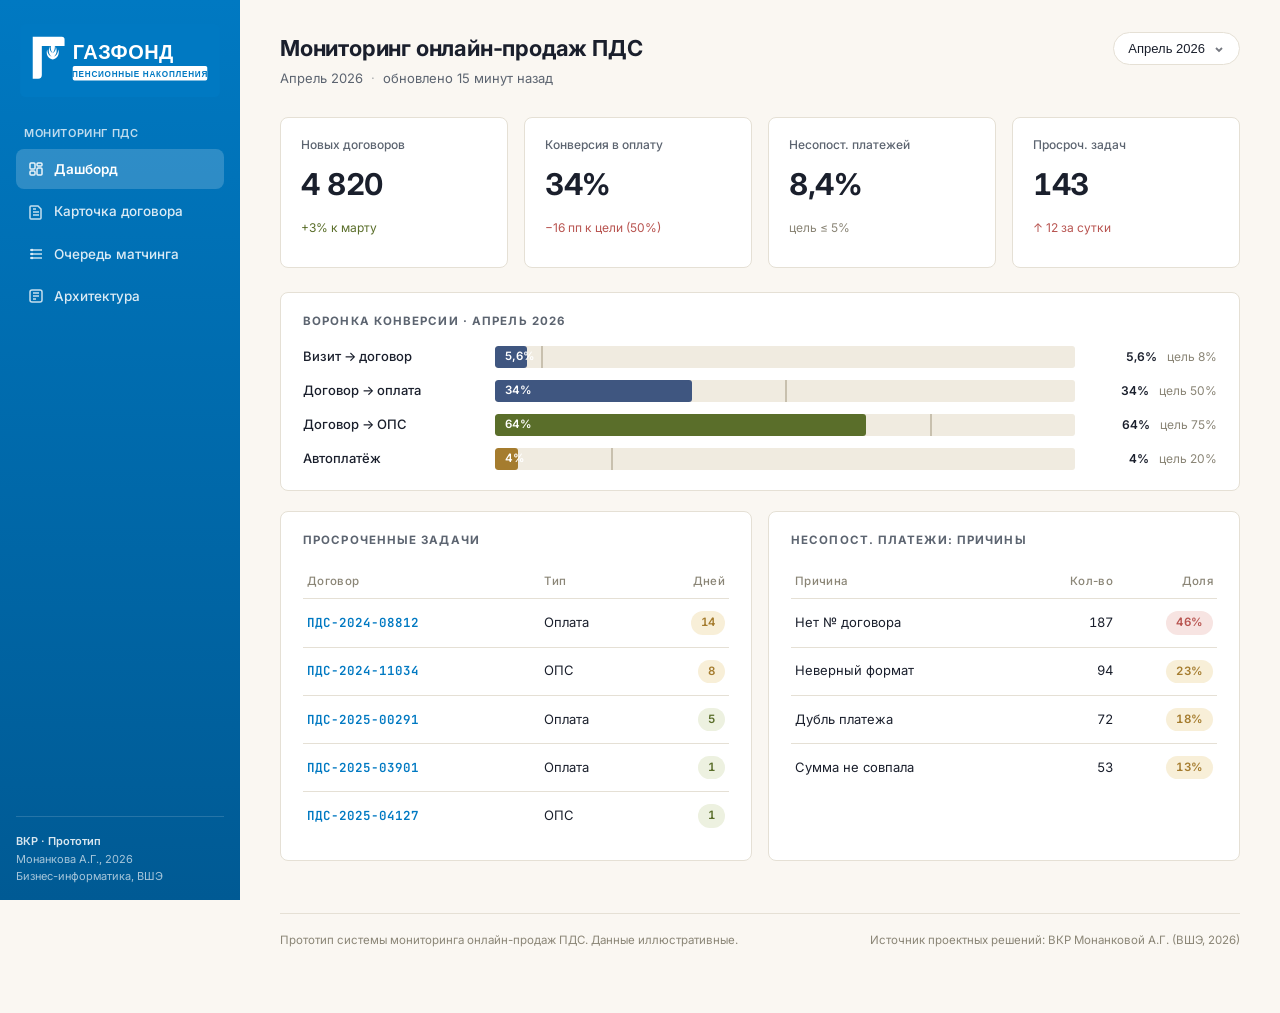
==== index.html @ d8299718 "Initial prototype: dashboard, contract card, matching queue, architecture page" ====
<!doctype html>
<html lang="ru">
<head>
  <meta charset="utf-8">
  <meta name="viewport" content="width=device-width, initial-scale=1">
  <title>Мониторинг онлайн-продаж ПДС · НПФ ГАЗФОНД ПН</title>
  <link rel="icon" type="image/svg+xml" href="assets/favicon.svg">
  <link rel="preconnect" href="https://fonts.googleapis.com">
  <link rel="preconnect" href="https://fonts.gstatic.com" crossorigin>
  <link href="https://fonts.googleapis.com/css2?family=Inter:wght@400;500;600;700&family=JetBrains+Mono:wght@500;600&display=swap" rel="stylesheet">
  <link rel="stylesheet" href="css/style.css">
</head>
<body>
<div class="app">

  <!-- =========== Sidebar =========== -->
  <aside class="sidebar">
    <div class="sidebar__logo">
      <img src="assets/logo.svg" alt="НПФ ГАЗФОНД пенсионные накопления">
    </div>
    <div class="sidebar__caption">Мониторинг ПДС</div>
    <nav class="nav">
      <a href="index.html" class="nav__item nav__item--active">
        <svg class="nav__icon" viewBox="0 0 16 16" fill="none" stroke="currentColor" stroke-width="1.5">
          <rect x="2" y="2" width="5" height="6" rx="1"/><rect x="9" y="2" width="5" height="3" rx="1"/>
          <rect x="9" y="7" width="5" height="7" rx="1"/><rect x="2" y="10" width="5" height="4" rx="1"/>
        </svg>
        Дашборд
      </a>
      <a href="contract.html" class="nav__item">
        <svg class="nav__icon" viewBox="0 0 16 16" fill="none" stroke="currentColor" stroke-width="1.5">
          <path d="M3 2h7l3 3v9a1 1 0 0 1-1 1H3a1 1 0 0 1-1-1V3a1 1 0 0 1 1-1z"/>
          <path d="M5 8h6M5 11h6M5 5h3"/>
        </svg>
        Карточка договора
      </a>
      <a href="queue.html" class="nav__item">
        <svg class="nav__icon" viewBox="0 0 16 16" fill="none" stroke="currentColor" stroke-width="1.5">
          <path d="M2 4h12M2 8h12M2 12h12"/>
          <circle cx="4" cy="4" r="0.5" fill="currentColor"/>
          <circle cx="4" cy="8" r="0.5" fill="currentColor"/>
          <circle cx="4" cy="12" r="0.5" fill="currentColor"/>
        </svg>
        Очередь матчинга
      </a>
      <a href="about.html" class="nav__item">
        <svg class="nav__icon" viewBox="0 0 16 16" fill="none" stroke="currentColor" stroke-width="1.5">
          <rect x="2" y="2" width="12" height="12" rx="2"/>
          <path d="M5 5h6M5 8h6M5 11h3"/>
        </svg>
        Архитектура
      </a>
    </nav>

    <div class="sidebar__footer">
      <div style="font-weight: 600; color: rgba(255,255,255,0.85); margin-bottom: 2px;">ВКР · Прототип</div>
      Монанкова А.Г., 2026<br>
      Бизнес-информатика, ВШЭ
    </div>
  </aside>

  <!-- =========== Main =========== -->
  <main class="main">

    <header class="page-header">
      <div>
        <h1 class="page-header__title">Мониторинг онлайн-продаж ПДС</h1>
        <p class="page-header__subtitle">
          Апрель 2026<span class="dot">·</span>обновлено 15 минут назад
        </p>
      </div>
      <button class="period-selector">
        Апрель 2026
        <svg class="period-selector__chevron" viewBox="0 0 12 12" fill="none" stroke="currentColor" stroke-width="1.8">
          <path d="M3 5l3 3 3-3"/>
        </svg>
      </button>
    </header>

    <!-- KPI cards -->
    <section class="kpi-row">
      <div class="kpi-card">
        <p class="kpi-card__label">Новых договоров</p>
        <p class="kpi-card__value">4 820</p>
        <p class="kpi-card__delta kpi-card__delta--up">+3% к марту</p>
      </div>
      <div class="kpi-card">
        <p class="kpi-card__label">Конверсия в оплату</p>
        <p class="kpi-card__value">34%</p>
        <p class="kpi-card__delta kpi-card__delta--down">−16 пп к цели (50%)</p>
      </div>
      <div class="kpi-card">
        <p class="kpi-card__label">Несопост. платежей</p>
        <p class="kpi-card__value">8,4%</p>
        <p class="kpi-card__delta kpi-card__delta--neutral">цель ≤ 5%</p>
      </div>
      <div class="kpi-card">
        <p class="kpi-card__label">Просроч. задач</p>
        <p class="kpi-card__value">143</p>
        <p class="kpi-card__delta kpi-card__delta--down">↑ 12 за сутки</p>
      </div>
    </section>

    <!-- Funnel -->
    <section class="section">
      <h2 class="section__title">Воронка конверсии · апрель 2026</h2>
      <div class="funnel">

        <div class="funnel__row">
          <span class="funnel__label">Визит → договор</span>
          <div class="funnel__bar">
            <div class="funnel__fill funnel__fill--blue" style="width: 5.6%;">5,6%</div>
            <div class="funnel__target-marker" style="left: 8%;" title="Цель 8%"></div>
          </div>
          <div class="funnel__meta">
            <span class="funnel__value">5,6%</span>
            <span class="funnel__target">цель 8%</span>
          </div>
        </div>

        <div class="funnel__row">
          <span class="funnel__label">Договор → оплата</span>
          <div class="funnel__bar">
            <div class="funnel__fill funnel__fill--blue" style="width: 34%;">34%</div>
            <div class="funnel__target-marker" style="left: 50%;" title="Цель 50%"></div>
          </div>
          <div class="funnel__meta">
            <span class="funnel__value">34%</span>
            <span class="funnel__target">цель 50%</span>
          </div>
        </div>

        <div class="funnel__row">
          <span class="funnel__label">Договор → ОПС</span>
          <div class="funnel__bar">
            <div class="funnel__fill funnel__fill--green" style="width: 64%;">64%</div>
            <div class="funnel__target-marker" style="left: 75%;" title="Цель 75%"></div>
          </div>
          <div class="funnel__meta">
            <span class="funnel__value">64%</span>
            <span class="funnel__target">цель 75%</span>
          </div>
        </div>

        <div class="funnel__row">
          <span class="funnel__label">Автоплатёж</span>
          <div class="funnel__bar">
            <div class="funnel__fill funnel__fill--amber" style="width: 4%;">4%</div>
            <div class="funnel__target-marker" style="left: 20%;" title="Цель 20%"></div>
          </div>
          <div class="funnel__meta">
            <span class="funnel__value">4%</span>
            <span class="funnel__target">цель 20%</span>
          </div>
        </div>

      </div>
    </section>

    <!-- Dual panels -->
    <section class="dual-row">
      <div class="section">
        <h2 class="section__title">Просроченные задачи</h2>
        <table class="data-table">
          <thead>
            <tr>
              <th>Договор</th>
              <th>Тип</th>
              <th class="right">Дней</th>
            </tr>
          </thead>
          <tbody>
            <tr>
              <td><a class="contract-link" href="contract.html">ПДС-2024-08812</a></td>
              <td>Оплата</td>
              <td class="right"><span class="pill pill--days">14</span></td>
            </tr>
            <tr>
              <td><a class="contract-link" href="contract.html">ПДС-2024-11034</a></td>
              <td>ОПС</td>
              <td class="right"><span class="pill pill--days">8</span></td>
            </tr>
            <tr>
              <td><a class="contract-link" href="contract.html">ПДС-2025-00291</a></td>
              <td>Оплата</td>
              <td class="right"><span class="pill pill--days-low">5</span></td>
            </tr>
            <tr>
              <td><a class="contract-link" href="contract.html">ПДС-2025-03901</a></td>
              <td>Оплата</td>
              <td class="right"><span class="pill pill--days-low">1</span></td>
            </tr>
            <tr>
              <td><a class="contract-link" href="contract.html">ПДС-2025-04127</a></td>
              <td>ОПС</td>
              <td class="right"><span class="pill pill--days-low">1</span></td>
            </tr>
          </tbody>
        </table>
      </div>

      <div class="section">
        <h2 class="section__title">Несопост. платежи: причины</h2>
        <table class="data-table">
          <thead>
            <tr>
              <th>Причина</th>
              <th class="right">Кол-во</th>
              <th class="right">Доля</th>
            </tr>
          </thead>
          <tbody>
            <tr>
              <td>Нет № договора</td>
              <td class="right tnum">187</td>
              <td class="right"><span class="pill pill--share">46%</span></td>
            </tr>
            <tr>
              <td>Неверный формат</td>
              <td class="right tnum">94</td>
              <td class="right"><span class="pill pill--share-low">23%</span></td>
            </tr>
            <tr>
              <td>Дубль платежа</td>
              <td class="right tnum">72</td>
              <td class="right"><span class="pill pill--share-low">18%</span></td>
            </tr>
            <tr>
              <td>Сумма не совпала</td>
              <td class="right tnum">53</td>
              <td class="right"><span class="pill pill--share-low">13%</span></td>
            </tr>
          </tbody>
        </table>
      </div>
    </section>

    <footer class="footer-note">
      <div>
        Прототип системы мониторинга онлайн-продаж ПДС. Данные иллюстративные.
      </div>
      <div>
        Источник проектных решений: ВКР Монанковой А.Г. (ВШЭ, 2026)
      </div>
    </footer>

  </main>
</div>

<script src="js/app.js"></script>
</body>
</html>
---- css/style.css ----
/* ====================================================================
   ИС мониторинга онлайн-продаж ПДС — прототип
   НПФ ГАЗФОНД пенсионные накопления
   ВКР Монанковой А.Г., 2026
   ==================================================================== */

/* Design tokens */
:root {
  --brand-primary: #0079C2;
  --brand-primary-dark: #005A94;
  --brand-primary-light: #4FA8DC;
  --brand-primary-ghost: rgba(0, 121, 194, 0.08);

  --bg-app: #FAF7F2;
  --bg-card: #FFFFFF;
  --bg-card-soft: #F7F3EB;
  --bg-pill: #F0EBE0;

  --border-default: #E5E0D5;
  --border-strong: #C8C0AE;
  --border-focus: var(--brand-primary);

  --text-primary: #1A1F2C;
  --text-secondary: #5C6470;
  --text-tertiary: #8A8576;
  --text-on-brand: #FFFFFF;

  --funnel-blue: #3F5680;
  --funnel-green: #5A6E2A;
  --funnel-amber: #A57C2E;

  --status-success: #5A6E2A;
  --status-success-bg: #EDF1E0;
  --status-warning: #A57C2E;
  --status-warning-bg: #F8EFD8;
  --status-danger: #B85450;
  --status-danger-bg: #F7E4E2;
  --status-info: var(--brand-primary);
  --status-info-bg: #E1F0FA;
  --status-neutral: #6B7280;
  --status-neutral-bg: #ECEAE3;

  --shadow-sm: 0 1px 2px rgba(26, 31, 44, 0.04);
  --shadow-md: 0 4px 12px rgba(26, 31, 44, 0.06);
  --shadow-lg: 0 8px 24px rgba(26, 31, 44, 0.08);

  --radius-sm: 4px;
  --radius-md: 8px;
  --radius-lg: 12px;
  --radius-pill: 999px;

  --font-sans: 'Inter', -apple-system, BlinkMacSystemFont, 'Segoe UI', Roboto, sans-serif;
  --font-mono: 'JetBrains Mono', 'SF Mono', Consolas, monospace;

  --transition: 150ms cubic-bezier(0.4, 0, 0.2, 1);
}

* { box-sizing: border-box; }
*::before, *::after { box-sizing: border-box; }

html, body {
  margin: 0;
  padding: 0;
  font-family: var(--font-sans);
  background: var(--bg-app);
  color: var(--text-primary);
  font-size: 14px;
  line-height: 1.5;
  -webkit-font-smoothing: antialiased;
  -moz-osx-font-smoothing: grayscale;
}

a { color: var(--brand-primary); text-decoration: none; }
a:hover { color: var(--brand-primary-dark); text-decoration: underline; }

/* ================================================================
   App shell
   ================================================================ */

.app {
  min-height: 100vh;
  display: grid;
  grid-template-columns: 240px 1fr;
}

.sidebar {
  background: linear-gradient(180deg, var(--brand-primary) 0%, var(--brand-primary-dark) 100%);
  color: var(--text-on-brand);
  padding: 24px 16px;
  position: sticky;
  top: 0;
  height: 100vh;
  overflow-y: auto;
}

.sidebar__logo {
  margin-bottom: 28px;
  padding: 0 4px;
}

.sidebar__logo img {
  width: 100%;
  max-width: 200px;
  height: auto;
  display: block;
}

.sidebar__caption {
  font-size: 11px;
  color: rgba(255, 255, 255, 0.75);
  text-transform: uppercase;
  letter-spacing: 0.6px;
  font-weight: 600;
  margin: 16px 8px 8px;
}

.nav { display: flex; flex-direction: column; gap: 2px; }

.nav__item {
  display: flex;
  align-items: center;
  gap: 10px;
  padding: 10px 12px;
  color: rgba(255, 255, 255, 0.86);
  border-radius: var(--radius-md);
  font-size: 13.5px;
  font-weight: 500;
  transition: var(--transition);
}

.nav__item:hover {
  background: rgba(255, 255, 255, 0.1);
  color: var(--text-on-brand);
  text-decoration: none;
}

.nav__item--active {
  background: rgba(255, 255, 255, 0.18);
  color: var(--text-on-brand);
  font-weight: 600;
}

.nav__icon {
  width: 16px;
  height: 16px;
  flex-shrink: 0;
  opacity: 0.9;
}

.sidebar__footer {
  position: absolute;
  bottom: 16px;
  left: 16px;
  right: 16px;
  padding-top: 16px;
  border-top: 1px solid rgba(255, 255, 255, 0.15);
  font-size: 11px;
  color: rgba(255, 255, 255, 0.65);
}

.main {
  padding: 32px 40px 64px;
  max-width: 1400px;
  width: 100%;
}

/* ================================================================
   Page header
   ================================================================ */

.page-header {
  display: flex;
  align-items: flex-start;
  justify-content: space-between;
  margin-bottom: 28px;
  gap: 16px;
}

.page-header__title {
  font-size: 22px;
  font-weight: 700;
  margin: 0 0 4px;
  color: var(--text-primary);
  letter-spacing: -0.2px;
}

.page-header__subtitle {
  font-size: 13px;
  color: var(--text-secondary);
  margin: 0;
}

.page-header__subtitle .dot {
  display: inline-block;
  margin: 0 8px;
  opacity: 0.5;
}

.period-selector {
  display: inline-flex;
  align-items: center;
  gap: 8px;
  padding: 8px 14px;
  background: var(--bg-card);
  border: 1px solid var(--border-default);
  border-radius: var(--radius-pill);
  font-size: 13px;
  font-weight: 500;
  color: var(--text-primary);
  cursor: pointer;
  transition: var(--transition);
}

.period-selector:hover {
  border-color: var(--border-strong);
  box-shadow: var(--shadow-sm);
}

.period-selector__chevron {
  width: 12px;
  height: 12px;
  opacity: 0.6;
}

/* ================================================================
   KPI cards row
   ================================================================ */

.kpi-row {
  display: grid;
  grid-template-columns: repeat(4, 1fr);
  gap: 16px;
  margin-bottom: 24px;
}

.kpi-card {
  background: var(--bg-card);
  border: 1px solid var(--border-default);
  border-radius: var(--radius-md);
  padding: 18px 20px;
  transition: var(--transition);
}

.kpi-card:hover {
  box-shadow: var(--shadow-md);
  border-color: var(--border-strong);
}

.kpi-card__label {
  font-size: 12px;
  color: var(--text-secondary);
  font-weight: 500;
  margin: 0 0 8px;
}

.kpi-card__value {
  font-size: 30px;
  font-weight: 700;
  letter-spacing: -0.5px;
  margin: 0 0 6px;
  color: var(--text-primary);
  font-feature-settings: "tnum" 1;
}

.kpi-card__delta {
  font-size: 12px;
  color: var(--text-secondary);
}

.kpi-card__delta--up { color: var(--status-success); }
.kpi-card__delta--down { color: var(--status-danger); }
.kpi-card__delta--neutral { color: var(--text-tertiary); }

/* ================================================================
   Section blocks
   ================================================================ */

.section {
  background: var(--bg-card);
  border: 1px solid var(--border-default);
  border-radius: var(--radius-md);
  padding: 20px 22px;
  margin-bottom: 20px;
}

.section__title {
  font-size: 11.5px;
  font-weight: 700;
  letter-spacing: 1.1px;
  text-transform: uppercase;
  color: var(--text-secondary);
  margin: 0 0 16px;
}

.section--soft {
  background: var(--bg-card-soft);
}

/* ================================================================
   Funnel
   ================================================================ */

.funnel { display: flex; flex-direction: column; gap: 12px; }

.funnel__row {
  display: grid;
  grid-template-columns: 180px 1fr 130px;
  align-items: center;
  gap: 12px;
}

.funnel__label {
  font-size: 13px;
  color: var(--text-primary);
  font-weight: 500;
}

.funnel__bar {
  position: relative;
  height: 22px;
  background: var(--bg-pill);
  border-radius: 3px;
  overflow: hidden;
}

.funnel__fill {
  height: 100%;
  display: flex;
  align-items: center;
  padding: 0 10px;
  color: white;
  font-size: 11.5px;
  font-weight: 600;
  border-radius: 3px;
  transition: width 600ms cubic-bezier(0.4, 0, 0.2, 1);
}

.funnel__fill--blue { background: var(--funnel-blue); }
.funnel__fill--green { background: var(--funnel-green); }
.funnel__fill--amber { background: var(--funnel-amber); }

.funnel__target-marker {
  position: absolute;
  top: 0;
  bottom: 0;
  width: 2px;
  background: var(--border-strong);
}

.funnel__meta {
  display: flex;
  align-items: center;
  gap: 10px;
  font-size: 12px;
  justify-content: flex-end;
}

.funnel__value {
  font-weight: 600;
  color: var(--text-primary);
  font-feature-settings: "tnum" 1;
}

.funnel__target {
  color: var(--text-tertiary);
}

/* ================================================================
   Side panels (просроченные / несопоставленные)
   ================================================================ */

.dual-row {
  display: grid;
  grid-template-columns: 1fr 1fr;
  gap: 16px;
}

@media (max-width: 1100px) {
  .dual-row { grid-template-columns: 1fr; }
}

/* ================================================================
   Tables
   ================================================================ */

.data-table {
  width: 100%;
  border-collapse: collapse;
  font-size: 13px;
}

.data-table thead th {
  text-align: left;
  font-weight: 500;
  font-size: 11.5px;
  color: var(--text-tertiary);
  padding: 8px 4px;
  border-bottom: 1px solid var(--border-default);
  letter-spacing: 0.3px;
}

.data-table thead th.right { text-align: right; }

.data-table tbody td {
  padding: 12px 4px;
  border-bottom: 1px solid var(--border-default);
  vertical-align: middle;
}

.data-table tbody tr:last-child td { border-bottom: none; }

.data-table tbody tr {
  transition: var(--transition);
}

.data-table tbody tr:hover {
  background: var(--bg-card-soft);
}

.data-table td.right { text-align: right; }
.data-table td.tnum { font-feature-settings: "tnum" 1; }

.contract-link {
  color: var(--brand-primary);
  font-weight: 600;
  font-family: var(--font-mono);
  font-size: 12.5px;
}

.contract-link:hover { color: var(--brand-primary-dark); }

/* ================================================================
   Pills / Badges
   ================================================================ */

.pill {
  display: inline-flex;
  align-items: center;
  padding: 3px 10px;
  border-radius: var(--radius-pill);
  font-size: 11.5px;
  font-weight: 600;
  letter-spacing: 0.2px;
  white-space: nowrap;
  font-feature-settings: "tnum" 1;
}

.pill--days {
  background: var(--status-warning-bg);
  color: var(--status-warning);
}
.pill--days-low {
  background: var(--status-success-bg);
  color: var(--status-success);
}
.pill--share {
  background: var(--status-danger-bg);
  color: var(--status-danger);
  min-width: 44px;
  justify-content: center;
}
.pill--share-low {
  background: var(--status-warning-bg);
  color: var(--status-warning);
  min-width: 44px;
  justify-content: center;
}
.pill--status {
  background: var(--bg-pill);
  color: var(--text-primary);
  border: 1px solid var(--border-default);
  padding: 5px 14px;
  font-size: 12px;
}

/* ================================================================
   Contract card page
   ================================================================ */

.contract-header {
  background: var(--bg-card);
  border: 1px solid var(--border-default);
  border-radius: var(--radius-md);
  padding: 20px 24px;
  margin-bottom: 16px;
  display: flex;
  align-items: flex-start;
  justify-content: space-between;
  gap: 16px;
}

.contract-header__no {
  font-family: var(--font-mono);
  font-size: 13px;
  color: var(--text-secondary);
  margin: 0 0 4px;
  letter-spacing: 0.3px;
}

.contract-header__name {
  font-size: 22px;
  font-weight: 700;
  letter-spacing: -0.3px;
  margin: 0 0 6px;
}

.contract-header__meta {
  font-size: 12.5px;
  color: var(--text-secondary);
}

.contract-header__status {
  text-align: right;
  display: flex;
  flex-direction: column;
  align-items: flex-end;
  gap: 6px;
}

.contract-header__overdue {
  font-size: 12px;
  color: var(--status-danger);
  font-weight: 600;
}

.track-row {
  display: grid;
  grid-template-columns: repeat(3, 1fr);
  gap: 12px;
  margin-bottom: 16px;
}

.track {
  background: var(--bg-card);
  border: 1px solid var(--border-default);
  border-radius: var(--radius-md);
  padding: 14px 16px;
}

.track--danger { border-color: var(--status-danger); background: var(--status-danger-bg); }
.track--success { border-color: var(--status-success); }
.track--neutral { background: var(--bg-card-soft); }

.track__label {
  font-size: 11.5px;
  font-weight: 700;
  letter-spacing: 0.8px;
  text-transform: uppercase;
  color: var(--text-secondary);
  margin: 0 0 6px;
}

.track__status {
  font-size: 15px;
  font-weight: 700;
  margin: 0 0 4px;
}

.track--danger .track__status { color: var(--status-danger); }
.track--success .track__status { color: var(--status-success); }
.track--neutral .track__status { color: var(--text-secondary); }

.track__meta {
  font-size: 12px;
  color: var(--text-tertiary);
}

/* ================================================================
   Two-column contract body
   ================================================================ */

.contract-body {
  display: grid;
  grid-template-columns: 1fr 1fr;
  gap: 16px;
}

@media (max-width: 1100px) {
  .contract-body { grid-template-columns: 1fr; }
}

/* Timeline */

.timeline { display: flex; flex-direction: column; gap: 16px; }

.timeline__item {
  display: grid;
  grid-template-columns: 16px 1fr;
  gap: 14px;
  align-items: flex-start;
  position: relative;
}

.timeline__item::before {
  content: '';
  position: absolute;
  left: 7px;
  top: 18px;
  bottom: -16px;
  width: 2px;
  background: var(--border-default);
}

.timeline__item:last-child::before { display: none; }

.timeline__dot {
  width: 14px;
  height: 14px;
  border-radius: 50%;
  background: var(--status-success);
  margin-top: 4px;
  border: 2px solid var(--bg-card);
  box-shadow: 0 0 0 1px var(--status-success);
  z-index: 1;
}

.timeline__dot--danger {
  background: var(--status-danger);
  box-shadow: 0 0 0 1px var(--status-danger);
}

.timeline__dot--warning {
  background: var(--status-warning);
  box-shadow: 0 0 0 1px var(--status-warning);
}

.timeline__dot--pending {
  background: var(--bg-card);
  box-shadow: 0 0 0 1px var(--border-strong);
}

.timeline__time {
  font-size: 12px;
  color: var(--text-tertiary);
  margin: 0 0 2px;
  font-feature-settings: "tnum" 1;
}

.timeline__title {
  font-size: 13.5px;
  font-weight: 600;
  margin: 0 0 2px;
  color: var(--text-primary);
}

.timeline__source {
  font-size: 11.5px;
  color: var(--text-tertiary);
  font-family: var(--font-mono);
}

.timeline__item--pending .timeline__title { color: var(--text-tertiary); font-weight: 500; }

/* Active task box */

.task-box {
  background: var(--status-warning-bg);
  border: 1px solid #E3CFA0;
  border-radius: var(--radius-md);
  padding: 14px 16px;
  margin-bottom: 16px;
}

.task-box__title {
  font-size: 13.5px;
  font-weight: 600;
  margin: 0 0 4px;
}

.task-box__meta {
  font-size: 12px;
  color: var(--status-warning);
}

/* Data list */

.data-list {
  display: grid;
  grid-template-columns: 1fr 1fr;
  gap: 12px 24px;
  padding-top: 8px;
}

.data-list__row {
  display: contents;
}

.data-list__label {
  color: var(--text-secondary);
  font-size: 13px;
}

.data-list__value {
  color: var(--text-primary);
  font-size: 13px;
  text-align: right;
  font-weight: 500;
  font-feature-settings: "tnum" 1;
}

/* ================================================================
   Queue page
   ================================================================ */

.queue-toolbar {
  display: flex;
  align-items: center;
  gap: 10px;
  margin-bottom: 16px;
  flex-wrap: wrap;
}

.search {
  flex: 1;
  min-width: 240px;
  padding: 9px 14px;
  background: var(--bg-card);
  border: 1px solid var(--border-default);
  border-radius: var(--radius-md);
  font-size: 13px;
  font-family: var(--font-sans);
  color: var(--text-primary);
}
.search:focus {
  outline: none;
  border-color: var(--brand-primary);
  box-shadow: 0 0 0 3px var(--brand-primary-ghost);
}

.btn {
  display: inline-flex;
  align-items: center;
  gap: 6px;
  padding: 9px 16px;
  border-radius: var(--radius-md);
  font-size: 13px;
  font-weight: 600;
  cursor: pointer;
  border: 1px solid transparent;
  transition: var(--transition);
  font-family: var(--font-sans);
}

.btn--primary {
  background: var(--brand-primary);
  color: white;
}
.btn--primary:hover {
  background: var(--brand-primary-dark);
  text-decoration: none;
  color: white;
}

.btn--ghost {
  background: var(--bg-card);
  color: var(--text-primary);
  border-color: var(--border-default);
}
.btn--ghost:hover {
  border-color: var(--border-strong);
  text-decoration: none;
}

.btn--small {
  padding: 5px 12px;
  font-size: 12px;
}

.queue-row-meta {
  font-family: var(--font-mono);
  font-size: 12px;
  color: var(--text-secondary);
}

.candidate-chip {
  display: inline-flex;
  align-items: center;
  gap: 4px;
  padding: 2px 8px;
  border-radius: var(--radius-pill);
  background: var(--brand-primary-ghost);
  color: var(--brand-primary-dark);
  font-size: 11px;
  font-weight: 600;
  font-family: var(--font-mono);
  margin-right: 4px;
}

/* ================================================================
   About / Architecture page
   ================================================================ */

.about-grid {
  display: grid;
  grid-template-columns: 2fr 1fr;
  gap: 16px;
  margin-bottom: 20px;
}

@media (max-width: 1000px) {
  .about-grid { grid-template-columns: 1fr; }
}

.about-card {
  background: var(--bg-card);
  border: 1px solid var(--border-default);
  border-radius: var(--radius-md);
  padding: 22px 24px;
}

.about-card h3 {
  font-size: 13px;
  font-weight: 700;
  letter-spacing: 0.8px;
  text-transform: uppercase;
  color: var(--text-secondary);
  margin: 0 0 12px;
}

.about-card p {
  font-size: 13.5px;
  color: var(--text-primary);
  margin: 0 0 10px;
  line-height: 1.6;
}

.about-card ul {
  font-size: 13px;
  line-height: 1.7;
  color: var(--text-primary);
  padding-left: 18px;
  margin: 0;
}

/* Architecture diagram */

.archi-stack {
  display: flex;
  flex-direction: column;
  gap: 10px;
}

.archi-layer {
  border: 1px solid var(--border-default);
  border-radius: var(--radius-md);
  padding: 16px 18px;
  background: var(--bg-card);
}

.archi-layer--frontend { background: linear-gradient(135deg, #E1F0FA, #F4F9FC); }
.archi-layer--backend { background: linear-gradient(135deg, #EDF1E0, #F6F8EE); }
.archi-layer--data { background: linear-gradient(135deg, #F8EFD8, #FBF6E9); }

.archi-layer__label {
  font-size: 10.5px;
  font-weight: 700;
  text-transform: uppercase;
  letter-spacing: 0.8px;
  color: var(--text-secondary);
  margin: 0 0 4px;
}

.archi-layer__tech {
  font-size: 15px;
  font-weight: 700;
  margin: 0 0 4px;
  color: var(--text-primary);
}

.archi-layer__desc {
  font-size: 12.5px;
  color: var(--text-secondary);
  margin: 0;
}

.archi-arrow {
  text-align: center;
  color: var(--border-strong);
  font-size: 20px;
  line-height: 1;
}

/* Module grid */

.modules {
  display: grid;
  grid-template-columns: repeat(2, 1fr);
  gap: 10px;
  margin-top: 8px;
}

.module {
  padding: 12px 14px;
  border: 1px solid var(--border-default);
  border-radius: var(--radius-md);
  background: var(--bg-card-soft);
}

.module__num {
  font-size: 10px;
  font-weight: 700;
  color: var(--brand-primary);
  letter-spacing: 0.5px;
  margin: 0 0 4px;
}

.module__name {
  font-size: 13px;
  font-weight: 600;
  margin: 0;
}

/* KPI list on about page */

.kpi-list {
  display: flex;
  flex-direction: column;
  gap: 8px;
}

.kpi-list__item {
  display: grid;
  grid-template-columns: 1fr auto auto;
  gap: 14px;
  align-items: center;
  padding: 8px 4px;
  border-bottom: 1px solid var(--border-default);
  font-size: 13px;
}

.kpi-list__item:last-child { border-bottom: none; }

.kpi-list__current {
  font-weight: 600;
  font-feature-settings: "tnum" 1;
  color: var(--status-danger);
  min-width: 50px;
  text-align: right;
}

.kpi-list__target {
  font-weight: 600;
  font-feature-settings: "tnum" 1;
  color: var(--status-success);
  min-width: 60px;
  text-align: right;
}

/* ================================================================
   Footer note
   ================================================================ */

.footer-note {
  margin-top: 32px;
  padding-top: 18px;
  border-top: 1px solid var(--border-default);
  font-size: 11.5px;
  color: var(--text-tertiary);
  display: flex;
  justify-content: space-between;
  gap: 16px;
}

.footer-note a {
  color: var(--text-tertiary);
  text-decoration: underline;
}

/* ================================================================
   Responsive
   ================================================================ */

@media (max-width: 900px) {
  .app { grid-template-columns: 1fr; }
  .sidebar { position: relative; height: auto; }
  .main { padding: 24px 20px 40px; }
  .kpi-row { grid-template-columns: repeat(2, 1fr); }
  .funnel__row { grid-template-columns: 130px 1fr; }
  .funnel__meta { display: none; }
  .track-row { grid-template-columns: 1fr; }
  .contract-header { flex-direction: column; }
  .contract-header__status { text-align: left; align-items: flex-start; }
}

@media (max-width: 540px) {
  .kpi-row { grid-template-columns: 1fr; }
  .page-header { flex-direction: column; }
}
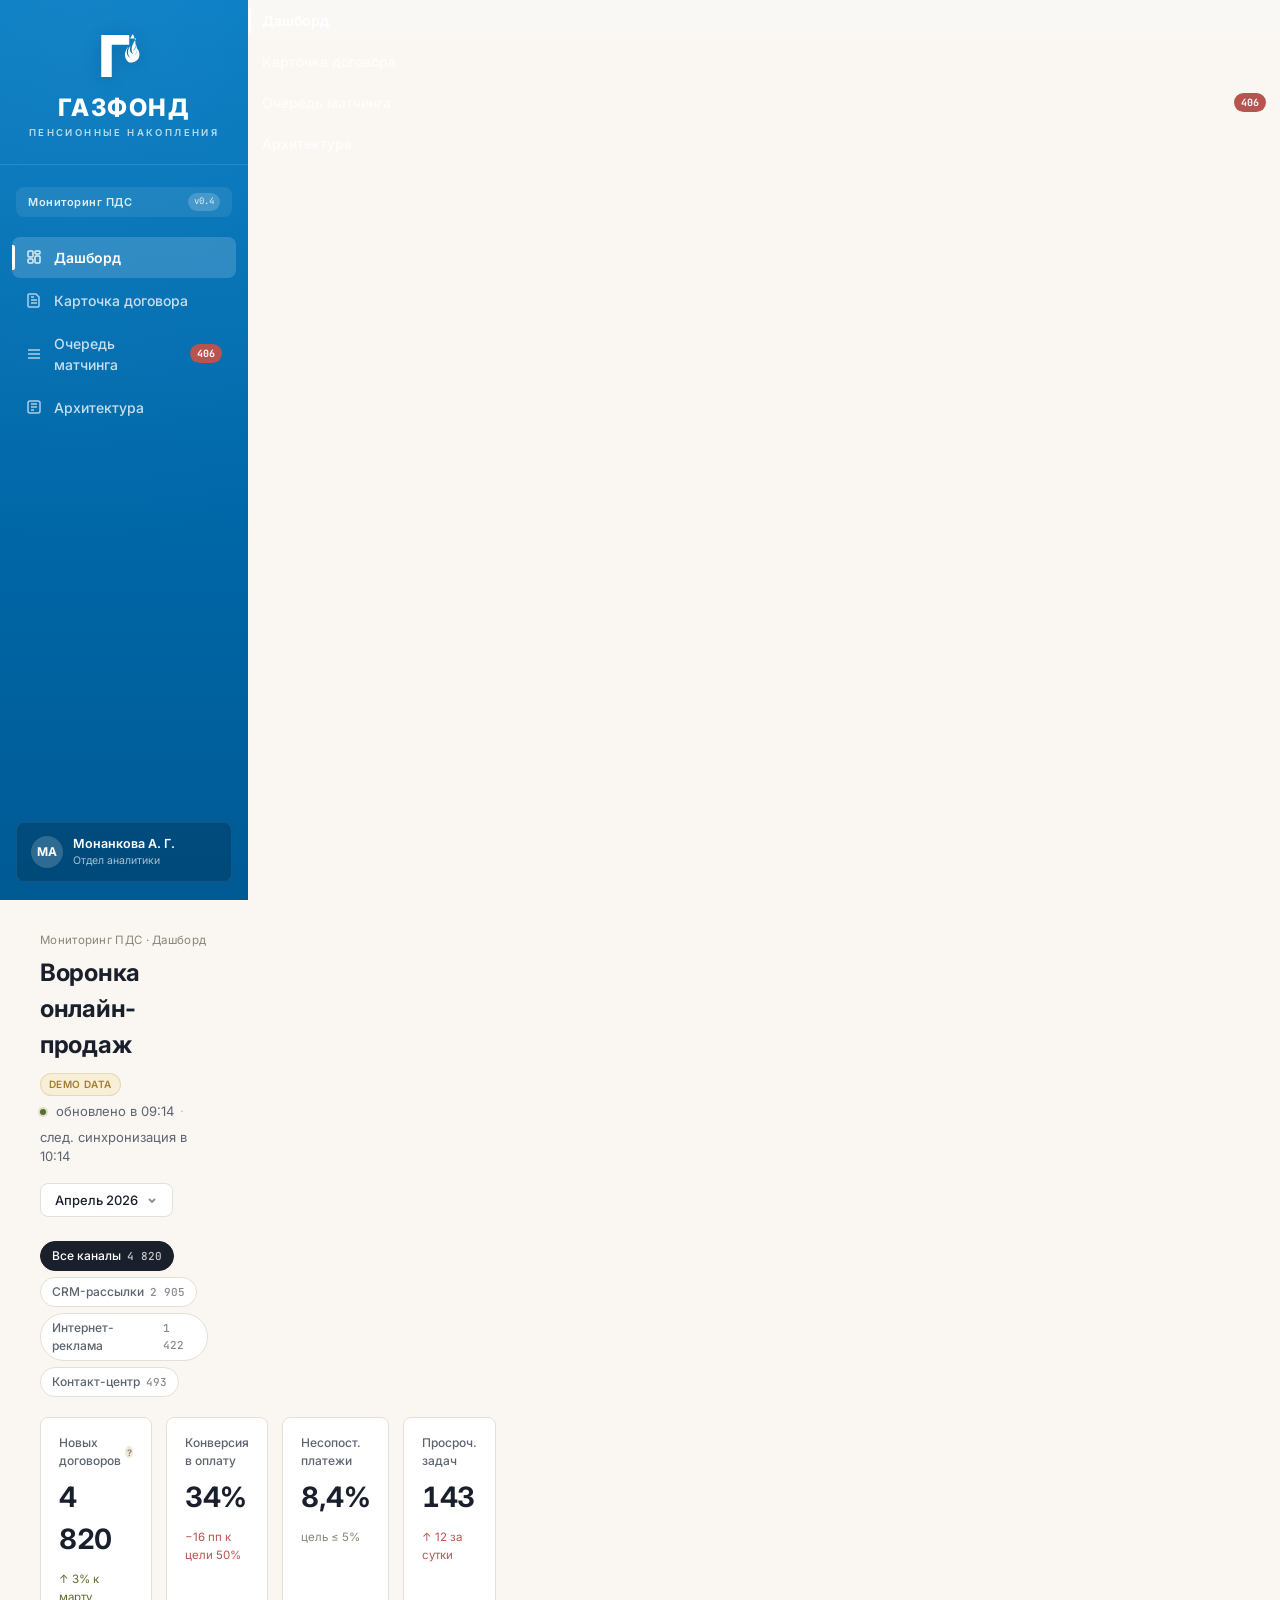
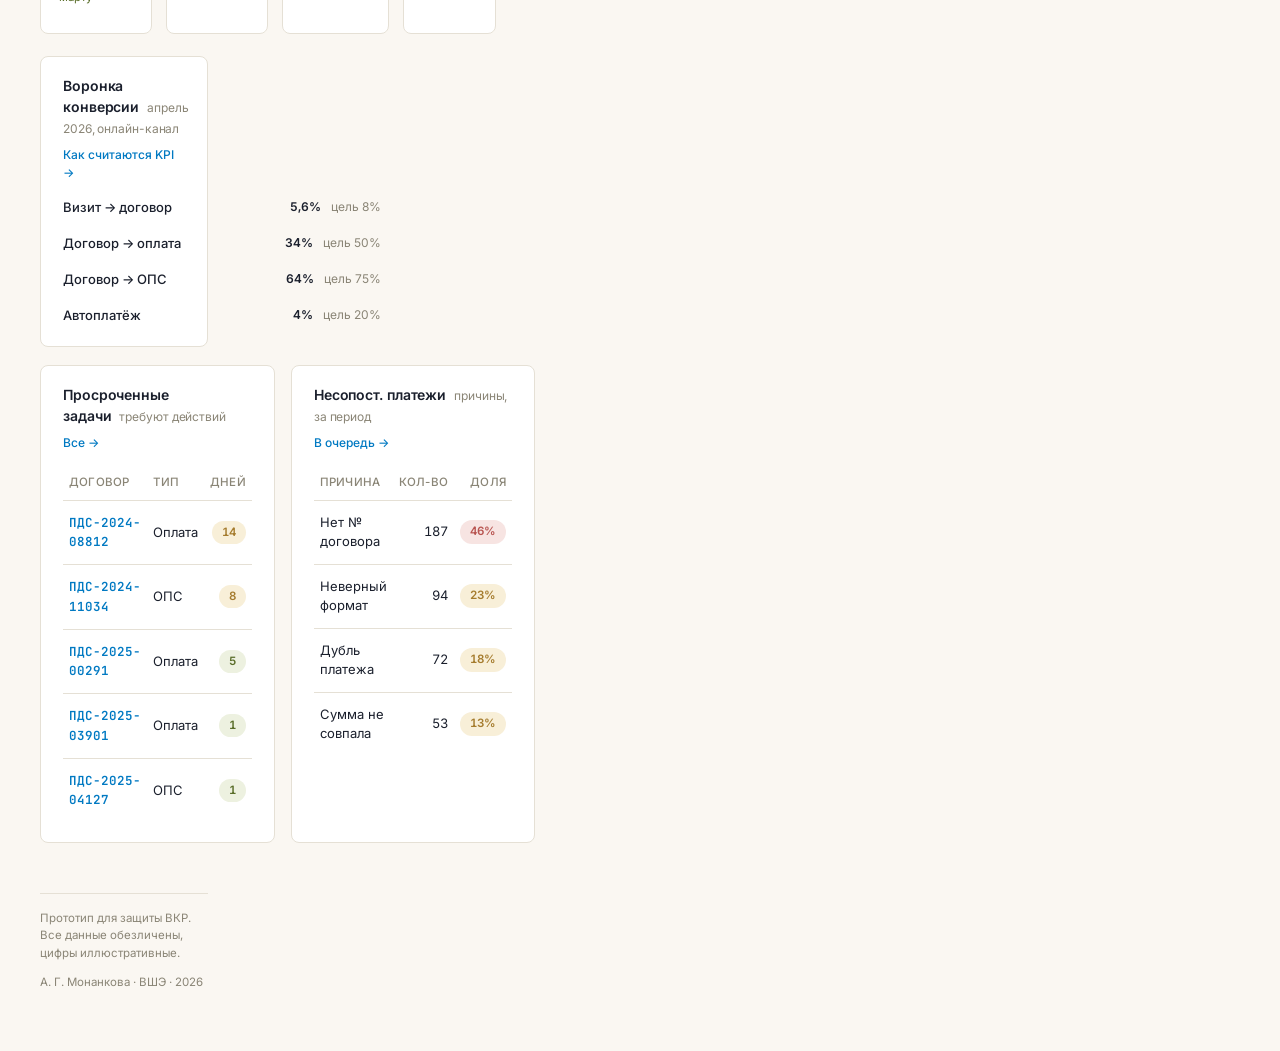
==== commit b07f38ae: "Redesign sidebar branding, fix mobile responsiveness, add product-feel details" ====
--- a/index.html
+++ b/index.html
@@ -3,22 +3,29 @@
 <head>
   <meta charset="utf-8">
   <meta name="viewport" content="width=device-width, initial-scale=1">
-  <title>Мониторинг онлайн-продаж ПДС · НПФ ГАЗФОНД ПН</title>
+  <title>Дашборд · ИС мониторинга ПДС</title>
   <link rel="icon" type="image/svg+xml" href="assets/favicon.svg">
   <link rel="preconnect" href="https://fonts.googleapis.com">
   <link rel="preconnect" href="https://fonts.gstatic.com" crossorigin>
-  <link href="https://fonts.googleapis.com/css2?family=Inter:wght@400;500;600;700&family=JetBrains+Mono:wght@500;600&display=swap" rel="stylesheet">
+  <link href="https://fonts.googleapis.com/css2?family=Inter:wght@400;500;600;700;800&family=JetBrains+Mono:wght@500;600&display=swap" rel="stylesheet">
   <link rel="stylesheet" href="css/style.css">
 </head>
 <body>
 <div class="app">
 
-  <!-- =========== Sidebar =========== -->
+  <!-- Sidebar (desktop) -->
   <aside class="sidebar">
-    <div class="sidebar__logo">
-      <img src="assets/logo.svg" alt="НПФ ГАЗФОНД пенсионные накопления">
-    </div>
-    <div class="sidebar__caption">Мониторинг ПДС</div>
+    <div class="brand">
+      <img class="brand__mark" src="assets/logo.svg" alt="">
+      <div class="brand__name">ГАЗФОНД</div>
+      <div class="brand__sub">пенсионные накопления</div>
+    </div>
+
+    <div class="sidebar__module">
+      <span class="sidebar__module-name">Мониторинг ПДС</span>
+      <span class="sidebar__module-badge">v0.4</span>
+    </div>
+
     <nav class="nav">
       <a href="index.html" class="nav__item nav__item--active">
         <svg class="nav__icon" viewBox="0 0 16 16" fill="none" stroke="currentColor" stroke-width="1.5">
@@ -37,11 +44,9 @@
       <a href="queue.html" class="nav__item">
         <svg class="nav__icon" viewBox="0 0 16 16" fill="none" stroke="currentColor" stroke-width="1.5">
           <path d="M2 4h12M2 8h12M2 12h12"/>
-          <circle cx="4" cy="4" r="0.5" fill="currentColor"/>
-          <circle cx="4" cy="8" r="0.5" fill="currentColor"/>
-          <circle cx="4" cy="12" r="0.5" fill="currentColor"/>
         </svg>
         Очередь матчинга
+        <span class="nav__badge">406</span>
       </a>
       <a href="about.html" class="nav__item">
         <svg class="nav__icon" viewBox="0 0 16 16" fill="none" stroke="currentColor" stroke-width="1.5">
@@ -52,45 +57,78 @@
       </a>
     </nav>
 
-    <div class="sidebar__footer">
-      <div style="font-weight: 600; color: rgba(255,255,255,0.85); margin-bottom: 2px;">ВКР · Прототип</div>
-      Монанкова А.Г., 2026<br>
-      Бизнес-информатика, ВШЭ
+    <div class="sidebar__user">
+      <div class="sidebar__avatar">МА</div>
+      <div class="sidebar__user-info">
+        <div class="sidebar__user-name">Монанкова А. Г.</div>
+        <div class="sidebar__user-role">Отдел аналитики</div>
+      </div>
     </div>
   </aside>
 
-  <!-- =========== Main =========== -->
+  <!-- Mobile topbar + drawer -->
+  <header class="topbar">
+    <div class="topbar__brand">
+      <img class="topbar__mark" src="assets/logo.svg" alt="">
+      <div>
+        <div class="topbar__name">ГАЗФОНД</div>
+        <div class="topbar__sub">мониторинг ПДС</div>
+      </div>
+    </div>
+    <button class="topbar__menu" aria-label="меню" onclick="document.querySelector('.mobile-nav').classList.toggle('mobile-nav--open')">
+      <svg viewBox="0 0 24 24" fill="none" stroke="currentColor" stroke-width="2"><path d="M3 6h18M3 12h18M3 18h18"/></svg>
+    </button>
+  </header>
+  <nav class="mobile-nav">
+    <a href="index.html" class="nav__item nav__item--active">Дашборд</a>
+    <a href="contract.html" class="nav__item">Карточка договора</a>
+    <a href="queue.html" class="nav__item">Очередь матчинга <span class="nav__badge">406</span></a>
+    <a href="about.html" class="nav__item">Архитектура</a>
+  </nav>
+
   <main class="main">
 
     <header class="page-header">
-      <div>
-        <h1 class="page-header__title">Мониторинг онлайн-продаж ПДС</h1>
+      <div class="page-header__left">
+        <div class="page-header__crumb">Мониторинг ПДС · Дашборд</div>
+        <h1 class="page-header__title">
+          Воронка онлайн-продаж
+          <span class="demo-tag">Demo data</span>
+        </h1>
         <p class="page-header__subtitle">
-          Апрель 2026<span class="dot">·</span>обновлено 15 минут назад
+          <span class="sync-dot"></span>обновлено в 09:14<span class="dot">·</span>след. синхронизация в 10:14
         </p>
       </div>
-      <button class="period-selector">
-        Апрель 2026
-        <svg class="period-selector__chevron" viewBox="0 0 12 12" fill="none" stroke="currentColor" stroke-width="1.8">
-          <path d="M3 5l3 3 3-3"/>
-        </svg>
-      </button>
+      <div class="page-header__actions">
+        <button class="period-selector">
+          Апрель 2026
+          <svg class="period-selector__chevron" viewBox="0 0 12 12" fill="none" stroke="currentColor" stroke-width="1.8">
+            <path d="M3 5l3 3 3-3"/>
+          </svg>
+        </button>
+      </div>
     </header>
 
-    <!-- KPI cards -->
+    <div class="chips">
+      <span class="chip chip--active">Все каналы <span class="chip__count">4 820</span></span>
+      <span class="chip">CRM-рассылки <span class="chip__count">2 905</span></span>
+      <span class="chip">Интернет-реклама <span class="chip__count">1 422</span></span>
+      <span class="chip">Контакт-центр <span class="chip__count">493</span></span>
+    </div>
+
     <section class="kpi-row">
       <div class="kpi-card">
-        <p class="kpi-card__label">Новых договоров</p>
+        <p class="kpi-card__label">Новых договоров<span class="kpi-card__hint" title="договоры за апрель 2026, онлайн-каналы">?</span></p>
         <p class="kpi-card__value">4 820</p>
-        <p class="kpi-card__delta kpi-card__delta--up">+3% к марту</p>
+        <p class="kpi-card__delta kpi-card__delta--up">↑ 3% к марту</p>
       </div>
       <div class="kpi-card">
         <p class="kpi-card__label">Конверсия в оплату</p>
         <p class="kpi-card__value">34%</p>
-        <p class="kpi-card__delta kpi-card__delta--down">−16 пп к цели (50%)</p>
-      </div>
-      <div class="kpi-card">
-        <p class="kpi-card__label">Несопост. платежей</p>
+        <p class="kpi-card__delta kpi-card__delta--down">−16 пп к цели 50%</p>
+      </div>
+      <div class="kpi-card">
+        <p class="kpi-card__label">Несопост. платежи</p>
         <p class="kpi-card__value">8,4%</p>
         <p class="kpi-card__delta kpi-card__delta--neutral">цель ≤ 5%</p>
       </div>
@@ -101,9 +139,11 @@
       </div>
     </section>
 
-    <!-- Funnel -->
     <section class="section">
-      <h2 class="section__title">Воронка конверсии · апрель 2026</h2>
+      <div class="section__head">
+        <h2 class="section__title">Воронка конверсии<span class="section__subtitle">апрель 2026, онлайн-канал</span></h2>
+        <a class="section__action" href="about.html">Как считаются KPI →</a>
+      </div>
       <div class="funnel">
 
         <div class="funnel__row">
@@ -157,91 +197,96 @@
       </div>
     </section>
 
-    <!-- Dual panels -->
     <section class="dual-row">
       <div class="section">
-        <h2 class="section__title">Просроченные задачи</h2>
-        <table class="data-table">
-          <thead>
-            <tr>
-              <th>Договор</th>
-              <th>Тип</th>
-              <th class="right">Дней</th>
-            </tr>
-          </thead>
-          <tbody>
-            <tr>
-              <td><a class="contract-link" href="contract.html">ПДС-2024-08812</a></td>
-              <td>Оплата</td>
-              <td class="right"><span class="pill pill--days">14</span></td>
-            </tr>
-            <tr>
-              <td><a class="contract-link" href="contract.html">ПДС-2024-11034</a></td>
-              <td>ОПС</td>
-              <td class="right"><span class="pill pill--days">8</span></td>
-            </tr>
-            <tr>
-              <td><a class="contract-link" href="contract.html">ПДС-2025-00291</a></td>
-              <td>Оплата</td>
-              <td class="right"><span class="pill pill--days-low">5</span></td>
-            </tr>
-            <tr>
-              <td><a class="contract-link" href="contract.html">ПДС-2025-03901</a></td>
-              <td>Оплата</td>
-              <td class="right"><span class="pill pill--days-low">1</span></td>
-            </tr>
-            <tr>
-              <td><a class="contract-link" href="contract.html">ПДС-2025-04127</a></td>
-              <td>ОПС</td>
-              <td class="right"><span class="pill pill--days-low">1</span></td>
-            </tr>
-          </tbody>
-        </table>
+        <div class="section__head">
+          <h2 class="section__title">Просроченные задачи<span class="section__subtitle">требуют действий</span></h2>
+          <a class="section__action" href="queue.html">Все →</a>
+        </div>
+        <div class="table-wrap">
+          <table class="data-table">
+            <thead>
+              <tr>
+                <th>Договор</th>
+                <th>Тип</th>
+                <th class="right">Дней</th>
+              </tr>
+            </thead>
+            <tbody>
+              <tr>
+                <td><a class="contract-link" href="contract.html">ПДС-2024-08812</a></td>
+                <td>Оплата</td>
+                <td class="right"><span class="pill pill--days">14</span></td>
+              </tr>
+              <tr>
+                <td><a class="contract-link" href="contract.html">ПДС-2024-11034</a></td>
+                <td>ОПС</td>
+                <td class="right"><span class="pill pill--days">8</span></td>
+              </tr>
+              <tr>
+                <td><a class="contract-link" href="contract.html">ПДС-2025-00291</a></td>
+                <td>Оплата</td>
+                <td class="right"><span class="pill pill--days-low">5</span></td>
+              </tr>
+              <tr>
+                <td><a class="contract-link" href="contract.html">ПДС-2025-03901</a></td>
+                <td>Оплата</td>
+                <td class="right"><span class="pill pill--days-low">1</span></td>
+              </tr>
+              <tr>
+                <td><a class="contract-link" href="contract.html">ПДС-2025-04127</a></td>
+                <td>ОПС</td>
+                <td class="right"><span class="pill pill--days-low">1</span></td>
+              </tr>
+            </tbody>
+          </table>
+        </div>
       </div>
 
       <div class="section">
-        <h2 class="section__title">Несопост. платежи: причины</h2>
-        <table class="data-table">
-          <thead>
-            <tr>
-              <th>Причина</th>
-              <th class="right">Кол-во</th>
-              <th class="right">Доля</th>
-            </tr>
-          </thead>
-          <tbody>
-            <tr>
-              <td>Нет № договора</td>
-              <td class="right tnum">187</td>
-              <td class="right"><span class="pill pill--share">46%</span></td>
-            </tr>
-            <tr>
-              <td>Неверный формат</td>
-              <td class="right tnum">94</td>
-              <td class="right"><span class="pill pill--share-low">23%</span></td>
-            </tr>
-            <tr>
-              <td>Дубль платежа</td>
-              <td class="right tnum">72</td>
-              <td class="right"><span class="pill pill--share-low">18%</span></td>
-            </tr>
-            <tr>
-              <td>Сумма не совпала</td>
-              <td class="right tnum">53</td>
-              <td class="right"><span class="pill pill--share-low">13%</span></td>
-            </tr>
-          </tbody>
-        </table>
+        <div class="section__head">
+          <h2 class="section__title">Несопост. платежи<span class="section__subtitle">причины, за период</span></h2>
+          <a class="section__action" href="queue.html">В очередь →</a>
+        </div>
+        <div class="table-wrap">
+          <table class="data-table">
+            <thead>
+              <tr>
+                <th>Причина</th>
+                <th class="right">Кол-во</th>
+                <th class="right">Доля</th>
+              </tr>
+            </thead>
+            <tbody>
+              <tr>
+                <td>Нет № договора</td>
+                <td class="right tnum">187</td>
+                <td class="right"><span class="pill pill--share">46%</span></td>
+              </tr>
+              <tr>
+                <td>Неверный формат</td>
+                <td class="right tnum">94</td>
+                <td class="right"><span class="pill pill--share-low">23%</span></td>
+              </tr>
+              <tr>
+                <td>Дубль платежа</td>
+                <td class="right tnum">72</td>
+                <td class="right"><span class="pill pill--share-low">18%</span></td>
+              </tr>
+              <tr>
+                <td>Сумма не совпала</td>
+                <td class="right tnum">53</td>
+                <td class="right"><span class="pill pill--share-low">13%</span></td>
+              </tr>
+            </tbody>
+          </table>
+        </div>
       </div>
     </section>
 
     <footer class="footer-note">
-      <div>
-        Прототип системы мониторинга онлайн-продаж ПДС. Данные иллюстративные.
-      </div>
-      <div>
-        Источник проектных решений: ВКР Монанковой А.Г. (ВШЭ, 2026)
-      </div>
+      <div>Прототип для защиты ВКР. Все данные обезличены, цифры иллюстративные.</div>
+      <div>А. Г. Монанкова · ВШЭ · 2026</div>
     </footer>
 
   </main>
--- a/css/style.css
+++ b/css/style.css
@@ -1,29 +1,26 @@
 /* ====================================================================
-   ИС мониторинга онлайн-продаж ПДС — прототип
-   НПФ ГАЗФОНД пенсионные накопления
-   ВКР Монанковой А.Г., 2026
+   ИС мониторинга онлайн-продаж ПДС
+   НПФ ГАЗФОНД пенсионные накопления · v0.4 (апрель 2026)
    ==================================================================== */
 
-/* Design tokens */
 :root {
   --brand-primary: #0079C2;
   --brand-primary-dark: #005A94;
+  --brand-primary-deep: #003E66;
   --brand-primary-light: #4FA8DC;
   --brand-primary-ghost: rgba(0, 121, 194, 0.08);
 
   --bg-app: #FAF7F2;
   --bg-card: #FFFFFF;
-  --bg-card-soft: #F7F3EB;
-  --bg-pill: #F0EBE0;
+  --bg-card-soft: #F5F1E8;
+  --bg-pill: #EFE9DC;
 
   --border-default: #E5E0D5;
   --border-strong: #C8C0AE;
-  --border-focus: var(--brand-primary);
 
   --text-primary: #1A1F2C;
   --text-secondary: #5C6470;
   --text-tertiary: #8A8576;
-  --text-on-brand: #FFFFFF;
 
   --funnel-blue: #3F5680;
   --funnel-green: #5A6E2A;
@@ -37,12 +34,10 @@
   --status-danger-bg: #F7E4E2;
   --status-info: var(--brand-primary);
   --status-info-bg: #E1F0FA;
-  --status-neutral: #6B7280;
-  --status-neutral-bg: #ECEAE3;
 
   --shadow-sm: 0 1px 2px rgba(26, 31, 44, 0.04);
   --shadow-md: 0 4px 12px rgba(26, 31, 44, 0.06);
-  --shadow-lg: 0 8px 24px rgba(26, 31, 44, 0.08);
+  --shadow-brand: 0 6px 24px rgba(0, 62, 102, 0.18);
 
   --radius-sm: 4px;
   --radius-md: 8px;
@@ -53,10 +48,11 @@
   --font-mono: 'JetBrains Mono', 'SF Mono', Consolas, monospace;
 
   --transition: 150ms cubic-bezier(0.4, 0, 0.2, 1);
-}
-
-* { box-sizing: border-box; }
-*::before, *::after { box-sizing: border-box; }
+
+  --sidebar-w: 248px;
+}
+
+*, *::before, *::after { box-sizing: border-box; }
 
 html, body {
   margin: 0;
@@ -73,6 +69,8 @@
 a { color: var(--brand-primary); text-decoration: none; }
 a:hover { color: var(--brand-primary-dark); text-decoration: underline; }
 
+button { font-family: inherit; cursor: pointer; }
+
 /* ================================================================
    App shell
    ================================================================ */
@@ -80,88 +78,196 @@
 .app {
   min-height: 100vh;
   display: grid;
-  grid-template-columns: 240px 1fr;
-}
+  grid-template-columns: var(--sidebar-w) 1fr;
+}
+
+/* ----- Sidebar ----- */
 
 .sidebar {
-  background: linear-gradient(180deg, var(--brand-primary) 0%, var(--brand-primary-dark) 100%);
-  color: var(--text-on-brand);
-  padding: 24px 16px;
+  background:
+    radial-gradient(circle at 30% 0%, rgba(255,255,255,0.08), transparent 60%),
+    linear-gradient(180deg, var(--brand-primary) 0%, var(--brand-primary-dark) 100%);
+  color: #fff;
   position: sticky;
   top: 0;
   height: 100vh;
   overflow-y: auto;
-}
-
-.sidebar__logo {
-  margin-bottom: 28px;
-  padding: 0 4px;
-}
-
-.sidebar__logo img {
-  width: 100%;
-  max-width: 200px;
-  height: auto;
+  display: flex;
+  flex-direction: column;
+}
+
+.brand {
+  padding: 28px 20px 24px;
+  text-align: center;
+  border-bottom: 1px solid rgba(255,255,255,0.12);
+}
+
+.brand__mark {
+  width: 56px;
+  height: 56px;
   display: block;
-}
-
-.sidebar__caption {
+  margin: 0 auto 12px;
+  filter: drop-shadow(0 2px 8px rgba(0,0,0,0.15));
+}
+
+.brand__name {
+  font-size: 24px;
+  font-weight: 800;
+  color: #fff;
+  letter-spacing: 1.5px;
+  line-height: 1;
+}
+
+.brand__sub {
+  margin-top: 6px;
+  font-size: 9.5px;
+  color: rgba(255,255,255,0.72);
+  text-transform: uppercase;
+  letter-spacing: 2.4px;
+  font-weight: 600;
+}
+
+.sidebar__module {
+  margin: 22px 16px 8px;
+  padding: 6px 12px;
+  background: rgba(255,255,255,0.08);
+  border-radius: var(--radius-md);
   font-size: 11px;
-  color: rgba(255, 255, 255, 0.75);
-  text-transform: uppercase;
-  letter-spacing: 0.6px;
-  font-weight: 600;
-  margin: 16px 8px 8px;
-}
-
-.nav { display: flex; flex-direction: column; gap: 2px; }
+  letter-spacing: 0.5px;
+  color: rgba(255,255,255,0.85);
+  display: flex;
+  align-items: center;
+  justify-content: space-between;
+}
+
+.sidebar__module-name { font-weight: 600; }
+
+.sidebar__module-badge {
+  font-size: 9px;
+  padding: 2px 6px;
+  background: rgba(255,255,255,0.18);
+  border-radius: var(--radius-pill);
+  font-family: var(--font-mono);
+  letter-spacing: 0;
+}
+
+.nav {
+  padding: 12px;
+  display: flex;
+  flex-direction: column;
+  gap: 2px;
+  flex: 1;
+}
 
 .nav__item {
   display: flex;
   align-items: center;
-  gap: 10px;
-  padding: 10px 12px;
-  color: rgba(255, 255, 255, 0.86);
-  border-radius: var(--radius-md);
-  font-size: 13.5px;
+  gap: 12px;
+  padding: 10px 14px;
+  color: rgba(255, 255, 255, 0.78);
+  border-radius: var(--radius-md);
+  font-size: 14px;
   font-weight: 500;
   transition: var(--transition);
+  position: relative;
 }
 
 .nav__item:hover {
-  background: rgba(255, 255, 255, 0.1);
-  color: var(--text-on-brand);
+  background: rgba(255, 255, 255, 0.08);
+  color: #fff;
   text-decoration: none;
 }
 
 .nav__item--active {
-  background: rgba(255, 255, 255, 0.18);
-  color: var(--text-on-brand);
-  font-weight: 600;
+  background: rgba(255, 255, 255, 0.16);
+  color: #fff;
+  font-weight: 600;
+}
+
+.nav__item--active::before {
+  content: '';
+  position: absolute;
+  left: 0;
+  top: 8px;
+  bottom: 8px;
+  width: 3px;
+  background: #fff;
+  border-radius: 0 2px 2px 0;
 }
 
 .nav__icon {
   width: 16px;
   height: 16px;
   flex-shrink: 0;
-  opacity: 0.9;
-}
-
-.sidebar__footer {
-  position: absolute;
-  bottom: 16px;
-  left: 16px;
-  right: 16px;
-  padding-top: 16px;
-  border-top: 1px solid rgba(255, 255, 255, 0.15);
-  font-size: 11px;
-  color: rgba(255, 255, 255, 0.65);
-}
+  opacity: 0.85;
+}
+
+.nav__badge {
+  margin-left: auto;
+  font-size: 10px;
+  font-weight: 700;
+  padding: 2px 7px;
+  background: var(--status-danger);
+  color: #fff;
+  border-radius: var(--radius-pill);
+  font-family: var(--font-mono);
+}
+
+.sidebar__user {
+  margin: 8px 16px 18px;
+  padding: 12px 14px;
+  background: rgba(0,0,0,0.18);
+  border-radius: var(--radius-md);
+  display: flex;
+  align-items: center;
+  gap: 10px;
+  border: 1px solid rgba(255,255,255,0.08);
+}
+
+.sidebar__avatar {
+  width: 32px;
+  height: 32px;
+  border-radius: 50%;
+  background: rgba(255,255,255,0.18);
+  display: grid;
+  place-items: center;
+  font-weight: 700;
+  font-size: 12px;
+  color: #fff;
+  flex-shrink: 0;
+}
+
+.sidebar__user-info {
+  flex: 1;
+  min-width: 0;
+  overflow: hidden;
+}
+
+.sidebar__user-name {
+  font-size: 12.5px;
+  color: #fff;
+  font-weight: 600;
+  white-space: nowrap;
+  overflow: hidden;
+  text-overflow: ellipsis;
+}
+
+.sidebar__user-role {
+  font-size: 10.5px;
+  color: rgba(255,255,255,0.65);
+}
+
+/* ----- Mobile top bar (hidden on desktop) ----- */
+
+.topbar { display: none; }
+
+/* ----- Main ----- */
 
 .main {
-  padding: 32px 40px 64px;
-  max-width: 1400px;
+  padding: 32px 40px 60px;
+  max-width: 1320px;
   width: 100%;
+  min-width: 0;
 }
 
 /* ================================================================
@@ -172,28 +278,80 @@
   display: flex;
   align-items: flex-start;
   justify-content: space-between;
-  margin-bottom: 28px;
+  margin-bottom: 24px;
   gap: 16px;
-}
+  flex-wrap: wrap;
+}
+
+.page-header__left {
+  display: flex;
+  flex-direction: column;
+  gap: 6px;
+  min-width: 0;
+}
+
+.page-header__crumb {
+  font-size: 11.5px;
+  color: var(--text-tertiary);
+  letter-spacing: 0.3px;
+}
+
+.page-header__crumb a { color: var(--text-tertiary); }
+.page-header__crumb a:hover { color: var(--brand-primary); }
 
 .page-header__title {
-  font-size: 22px;
-  font-weight: 700;
-  margin: 0 0 4px;
-  color: var(--text-primary);
-  letter-spacing: -0.2px;
+  font-size: 24px;
+  font-weight: 700;
+  margin: 0;
+  color: var(--text-primary);
+  letter-spacing: -0.3px;
+  display: flex;
+  align-items: center;
+  gap: 10px;
+  flex-wrap: wrap;
+}
+
+.demo-tag {
+  font-size: 10px;
+  padding: 3px 8px;
+  background: var(--status-warning-bg);
+  color: var(--status-warning);
+  border-radius: var(--radius-pill);
+  font-weight: 600;
+  letter-spacing: 0.4px;
+  text-transform: uppercase;
+  vertical-align: middle;
+  border: 1px solid rgba(165, 124, 46, 0.2);
 }
 
 .page-header__subtitle {
   font-size: 13px;
   color: var(--text-secondary);
   margin: 0;
-}
-
-.page-header__subtitle .dot {
+  display: flex;
+  align-items: center;
+  flex-wrap: wrap;
+  gap: 6px;
+}
+
+.page-header__subtitle .dot { opacity: 0.4; }
+
+.sync-dot {
   display: inline-block;
-  margin: 0 8px;
-  opacity: 0.5;
+  width: 6px;
+  height: 6px;
+  background: var(--status-success);
+  border-radius: 50%;
+  margin-right: 4px;
+  vertical-align: middle;
+  box-shadow: 0 0 0 2px rgba(90, 110, 42, 0.18);
+}
+
+.page-header__actions {
+  display: flex;
+  gap: 8px;
+  align-items: center;
+  flex-shrink: 0;
 }
 
 .period-selector {
@@ -203,7 +361,7 @@
   padding: 8px 14px;
   background: var(--bg-card);
   border: 1px solid var(--border-default);
-  border-radius: var(--radius-pill);
+  border-radius: var(--radius-md);
   font-size: 13px;
   font-weight: 500;
   color: var(--text-primary);
@@ -219,26 +377,70 @@
 .period-selector__chevron {
   width: 12px;
   height: 12px;
-  opacity: 0.6;
+  opacity: 0.5;
+}
+
+/* ----- Filter chips ----- */
+
+.chips {
+  display: flex;
+  gap: 6px;
+  margin-bottom: 20px;
+  flex-wrap: wrap;
+}
+
+.chip {
+  display: inline-flex;
+  align-items: center;
+  gap: 6px;
+  padding: 5px 11px;
+  background: var(--bg-card);
+  border: 1px solid var(--border-default);
+  border-radius: var(--radius-pill);
+  font-size: 12px;
+  color: var(--text-secondary);
+  cursor: pointer;
+  transition: var(--transition);
+  font-weight: 500;
+}
+
+.chip:hover {
+  border-color: var(--brand-primary);
+  color: var(--brand-primary);
+}
+
+.chip--active {
+  background: var(--text-primary);
+  color: #fff;
+  border-color: var(--text-primary);
+}
+
+.chip--active:hover { color: #fff; border-color: var(--text-primary); }
+
+.chip__count {
+  font-family: var(--font-mono);
+  font-size: 11px;
+  opacity: 0.75;
 }
 
 /* ================================================================
-   KPI cards row
+   KPI cards
    ================================================================ */
 
 .kpi-row {
   display: grid;
   grid-template-columns: repeat(4, 1fr);
-  gap: 16px;
-  margin-bottom: 24px;
+  gap: 14px;
+  margin-bottom: 22px;
 }
 
 .kpi-card {
   background: var(--bg-card);
   border: 1px solid var(--border-default);
   border-radius: var(--radius-md);
-  padding: 18px 20px;
+  padding: 16px 18px;
   transition: var(--transition);
+  position: relative;
 }
 
 .kpi-card:hover {
@@ -250,11 +452,27 @@
   font-size: 12px;
   color: var(--text-secondary);
   font-weight: 500;
-  margin: 0 0 8px;
+  margin: 0 0 6px;
+  display: flex;
+  align-items: center;
+  justify-content: space-between;
+}
+
+.kpi-card__hint {
+  width: 12px;
+  height: 12px;
+  border-radius: 50%;
+  background: var(--bg-pill);
+  color: var(--text-tertiary);
+  font-size: 9px;
+  display: grid;
+  place-items: center;
+  font-weight: 700;
+  cursor: help;
 }
 
 .kpi-card__value {
-  font-size: 30px;
+  font-size: 28px;
   font-weight: 700;
   letter-spacing: -0.5px;
   margin: 0 0 6px;
@@ -263,8 +481,11 @@
 }
 
 .kpi-card__delta {
-  font-size: 12px;
+  font-size: 11.5px;
   color: var(--text-secondary);
+  display: flex;
+  align-items: center;
+  gap: 4px;
 }
 
 .kpi-card__delta--up { color: var(--status-success); }
@@ -272,41 +493,58 @@
 .kpi-card__delta--neutral { color: var(--text-tertiary); }
 
 /* ================================================================
-   Section blocks
+   Sections
    ================================================================ */
 
 .section {
   background: var(--bg-card);
   border: 1px solid var(--border-default);
   border-radius: var(--radius-md);
-  padding: 20px 22px;
-  margin-bottom: 20px;
+  padding: 18px 22px 20px;
+  margin-bottom: 18px;
+}
+
+.section__head {
+  display: flex;
+  align-items: center;
+  justify-content: space-between;
+  margin-bottom: 14px;
+  flex-wrap: wrap;
+  gap: 8px;
 }
 
 .section__title {
-  font-size: 11.5px;
-  font-weight: 700;
-  letter-spacing: 1.1px;
-  text-transform: uppercase;
-  color: var(--text-secondary);
-  margin: 0 0 16px;
-}
-
-.section--soft {
-  background: var(--bg-card-soft);
+  font-size: 14px;
+  font-weight: 600;
+  color: var(--text-primary);
+  margin: 0;
+  letter-spacing: -0.1px;
+}
+
+.section__subtitle {
+  font-size: 12px;
+  color: var(--text-tertiary);
+  font-weight: 400;
+  margin-left: 8px;
+}
+
+.section__action {
+  font-size: 12px;
+  color: var(--brand-primary);
+  font-weight: 500;
 }
 
 /* ================================================================
    Funnel
    ================================================================ */
 
-.funnel { display: flex; flex-direction: column; gap: 12px; }
+.funnel { display: flex; flex-direction: column; gap: 14px; }
 
 .funnel__row {
   display: grid;
-  grid-template-columns: 180px 1fr 130px;
-  align-items: center;
-  gap: 12px;
+  grid-template-columns: 170px 1fr 120px;
+  align-items: center;
+  gap: 14px;
 }
 
 .funnel__label {
@@ -328,7 +566,7 @@
   display: flex;
   align-items: center;
   padding: 0 10px;
-  color: white;
+  color: #fff;
   font-size: 11.5px;
   font-weight: 600;
   border-radius: 3px;
@@ -341,8 +579,8 @@
 
 .funnel__target-marker {
   position: absolute;
-  top: 0;
-  bottom: 0;
+  top: -2px;
+  bottom: -2px;
   width: 2px;
   background: var(--border-strong);
 }
@@ -366,27 +604,30 @@
 }
 
 /* ================================================================
-   Side panels (просроченные / несопоставленные)
+   Dual panels
    ================================================================ */
 
 .dual-row {
   display: grid;
   grid-template-columns: 1fr 1fr;
   gap: 16px;
-}
-
-@media (max-width: 1100px) {
-  .dual-row { grid-template-columns: 1fr; }
 }
 
 /* ================================================================
    Tables
    ================================================================ */
+
+.table-wrap {
+  overflow-x: auto;
+  margin: 0 -22px;
+  padding: 0 22px;
+}
 
 .data-table {
   width: 100%;
   border-collapse: collapse;
   font-size: 13px;
+  min-width: 100%;
 }
 
 .data-table thead th {
@@ -394,28 +635,25 @@
   font-weight: 500;
   font-size: 11.5px;
   color: var(--text-tertiary);
-  padding: 8px 4px;
+  padding: 8px 6px;
   border-bottom: 1px solid var(--border-default);
-  letter-spacing: 0.3px;
+  letter-spacing: 0.2px;
+  text-transform: uppercase;
+  white-space: nowrap;
 }
 
 .data-table thead th.right { text-align: right; }
 
 .data-table tbody td {
-  padding: 12px 4px;
+  padding: 12px 6px;
   border-bottom: 1px solid var(--border-default);
   vertical-align: middle;
 }
 
 .data-table tbody tr:last-child td { border-bottom: none; }
 
-.data-table tbody tr {
-  transition: var(--transition);
-}
-
-.data-table tbody tr:hover {
-  background: var(--bg-card-soft);
-}
+.data-table tbody tr { transition: background var(--transition); }
+.data-table tbody tr:hover { background: var(--bg-card-soft); }
 
 .data-table td.right { text-align: right; }
 .data-table td.tnum { font-feature-settings: "tnum" 1; }
@@ -430,7 +668,7 @@
 .contract-link:hover { color: var(--brand-primary-dark); }
 
 /* ================================================================
-   Pills / Badges
+   Pills
    ================================================================ */
 
 .pill {
@@ -440,31 +678,14 @@
   border-radius: var(--radius-pill);
   font-size: 11.5px;
   font-weight: 600;
-  letter-spacing: 0.2px;
   white-space: nowrap;
   font-feature-settings: "tnum" 1;
 }
 
-.pill--days {
-  background: var(--status-warning-bg);
-  color: var(--status-warning);
-}
-.pill--days-low {
-  background: var(--status-success-bg);
-  color: var(--status-success);
-}
-.pill--share {
-  background: var(--status-danger-bg);
-  color: var(--status-danger);
-  min-width: 44px;
-  justify-content: center;
-}
-.pill--share-low {
-  background: var(--status-warning-bg);
-  color: var(--status-warning);
-  min-width: 44px;
-  justify-content: center;
-}
+.pill--days { background: var(--status-warning-bg); color: var(--status-warning); }
+.pill--days-low { background: var(--status-success-bg); color: var(--status-success); }
+.pill--share { background: var(--status-danger-bg); color: var(--status-danger); min-width: 44px; justify-content: center; }
+.pill--share-low { background: var(--status-warning-bg); color: var(--status-warning); min-width: 44px; justify-content: center; }
 .pill--status {
   background: var(--bg-pill);
   color: var(--text-primary);
@@ -474,7 +695,7 @@
 }
 
 /* ================================================================
-   Contract card page
+   Contract card
    ================================================================ */
 
 .contract-header {
@@ -482,16 +703,17 @@
   border: 1px solid var(--border-default);
   border-radius: var(--radius-md);
   padding: 20px 24px;
-  margin-bottom: 16px;
+  margin-bottom: 14px;
   display: flex;
   align-items: flex-start;
   justify-content: space-between;
   gap: 16px;
+  flex-wrap: wrap;
 }
 
 .contract-header__no {
   font-family: var(--font-mono);
-  font-size: 13px;
+  font-size: 12.5px;
   color: var(--text-secondary);
   margin: 0 0 4px;
   letter-spacing: 0.3px;
@@ -527,7 +749,7 @@
   display: grid;
   grid-template-columns: repeat(3, 1fr);
   gap: 12px;
-  margin-bottom: 16px;
+  margin-bottom: 14px;
 }
 
 .track {
@@ -542,7 +764,7 @@
 .track--neutral { background: var(--bg-card-soft); }
 
 .track__label {
-  font-size: 11.5px;
+  font-size: 10.5px;
   font-weight: 700;
   letter-spacing: 0.8px;
   text-transform: uppercase;
@@ -565,18 +787,10 @@
   color: var(--text-tertiary);
 }
 
-/* ================================================================
-   Two-column contract body
-   ================================================================ */
-
 .contract-body {
   display: grid;
   grid-template-columns: 1fr 1fr;
-  gap: 16px;
-}
-
-@media (max-width: 1100px) {
-  .contract-body { grid-template-columns: 1fr; }
+  gap: 14px;
 }
 
 /* Timeline */
@@ -614,23 +828,12 @@
   z-index: 1;
 }
 
-.timeline__dot--danger {
-  background: var(--status-danger);
-  box-shadow: 0 0 0 1px var(--status-danger);
-}
-
-.timeline__dot--warning {
-  background: var(--status-warning);
-  box-shadow: 0 0 0 1px var(--status-warning);
-}
-
-.timeline__dot--pending {
-  background: var(--bg-card);
-  box-shadow: 0 0 0 1px var(--border-strong);
-}
+.timeline__dot--danger { background: var(--status-danger); box-shadow: 0 0 0 1px var(--status-danger); }
+.timeline__dot--warning { background: var(--status-warning); box-shadow: 0 0 0 1px var(--status-warning); }
+.timeline__dot--pending { background: var(--bg-card); box-shadow: 0 0 0 1px var(--border-strong); }
 
 .timeline__time {
-  font-size: 12px;
+  font-size: 11.5px;
   color: var(--text-tertiary);
   margin: 0 0 2px;
   font-feature-settings: "tnum" 1;
@@ -644,14 +847,14 @@
 }
 
 .timeline__source {
-  font-size: 11.5px;
+  font-size: 11px;
   color: var(--text-tertiary);
   font-family: var(--font-mono);
 }
 
 .timeline__item--pending .timeline__title { color: var(--text-tertiary); font-weight: 500; }
 
-/* Active task box */
+/* Active task */
 
 .task-box {
   background: var(--status-warning-bg);
@@ -661,16 +864,8 @@
   margin-bottom: 16px;
 }
 
-.task-box__title {
-  font-size: 13.5px;
-  font-weight: 600;
-  margin: 0 0 4px;
-}
-
-.task-box__meta {
-  font-size: 12px;
-  color: var(--status-warning);
-}
+.task-box__title { font-size: 13.5px; font-weight: 600; margin: 0 0 4px; }
+.task-box__meta { font-size: 12px; color: var(--status-warning); }
 
 /* Data list */
 
@@ -681,15 +876,8 @@
   padding-top: 8px;
 }
 
-.data-list__row {
-  display: contents;
-}
-
-.data-list__label {
-  color: var(--text-secondary);
-  font-size: 13px;
-}
-
+.data-list__row { display: contents; }
+.data-list__label { color: var(--text-secondary); font-size: 13px; }
 .data-list__value {
   color: var(--text-primary);
   font-size: 13px;
@@ -699,7 +887,7 @@
 }
 
 /* ================================================================
-   Queue page
+   Queue
    ================================================================ */
 
 .queue-toolbar {
@@ -712,7 +900,7 @@
 
 .search {
   flex: 1;
-  min-width: 240px;
+  min-width: 200px;
   padding: 9px 14px;
   background: var(--bg-card);
   border: 1px solid var(--border-default);
@@ -721,6 +909,7 @@
   font-family: var(--font-sans);
   color: var(--text-primary);
 }
+
 .search:focus {
   outline: none;
   border-color: var(--brand-primary);
@@ -731,45 +920,29 @@
   display: inline-flex;
   align-items: center;
   gap: 6px;
-  padding: 9px 16px;
+  padding: 9px 14px;
   border-radius: var(--radius-md);
   font-size: 13px;
   font-weight: 600;
   cursor: pointer;
   border: 1px solid transparent;
   transition: var(--transition);
-  font-family: var(--font-sans);
-}
-
-.btn--primary {
-  background: var(--brand-primary);
-  color: white;
-}
-.btn--primary:hover {
-  background: var(--brand-primary-dark);
-  text-decoration: none;
-  color: white;
-}
-
-.btn--ghost {
-  background: var(--bg-card);
-  color: var(--text-primary);
-  border-color: var(--border-default);
-}
-.btn--ghost:hover {
-  border-color: var(--border-strong);
-  text-decoration: none;
-}
-
-.btn--small {
-  padding: 5px 12px;
-  font-size: 12px;
-}
+  white-space: nowrap;
+}
+
+.btn--primary { background: var(--brand-primary); color: #fff; }
+.btn--primary:hover { background: var(--brand-primary-dark); text-decoration: none; color: #fff; }
+
+.btn--ghost { background: var(--bg-card); color: var(--text-primary); border-color: var(--border-default); }
+.btn--ghost:hover { border-color: var(--border-strong); text-decoration: none; }
+
+.btn--small { padding: 5px 12px; font-size: 12px; }
 
 .queue-row-meta {
   font-family: var(--font-mono);
-  font-size: 12px;
+  font-size: 11.5px;
   color: var(--text-secondary);
+  line-height: 1.4;
 }
 
 .candidate-chip {
@@ -784,21 +957,18 @@
   font-weight: 600;
   font-family: var(--font-mono);
   margin-right: 4px;
+  margin-bottom: 3px;
 }
 
 /* ================================================================
-   About / Architecture page
+   About / Architecture
    ================================================================ */
 
 .about-grid {
   display: grid;
-  grid-template-columns: 2fr 1fr;
+  grid-template-columns: 1.6fr 1fr;
   gap: 16px;
-  margin-bottom: 20px;
-}
-
-@media (max-width: 1000px) {
-  .about-grid { grid-template-columns: 1fr; }
+  margin-bottom: 18px;
 }
 
 .about-card {
@@ -809,12 +979,11 @@
 }
 
 .about-card h3 {
-  font-size: 13px;
-  font-weight: 700;
-  letter-spacing: 0.8px;
-  text-transform: uppercase;
-  color: var(--text-secondary);
+  font-size: 14px;
+  font-weight: 700;
+  color: var(--text-primary);
   margin: 0 0 12px;
+  letter-spacing: -0.1px;
 }
 
 .about-card p {
@@ -826,24 +995,18 @@
 
 .about-card ul {
   font-size: 13px;
-  line-height: 1.7;
+  line-height: 1.75;
   color: var(--text-primary);
   padding-left: 18px;
   margin: 0;
 }
 
-/* Architecture diagram */
-
-.archi-stack {
-  display: flex;
-  flex-direction: column;
-  gap: 10px;
-}
+.archi-stack { display: flex; flex-direction: column; gap: 8px; }
 
 .archi-layer {
   border: 1px solid var(--border-default);
   border-radius: var(--radius-md);
-  padding: 16px 18px;
+  padding: 14px 16px;
   background: var(--bg-card);
 }
 
@@ -876,11 +1039,9 @@
 .archi-arrow {
   text-align: center;
   color: var(--border-strong);
-  font-size: 20px;
-  line-height: 1;
-}
-
-/* Module grid */
+  font-size: 18px;
+  line-height: 0.5;
+}
 
 .modules {
   display: grid;
@@ -904,26 +1065,16 @@
   margin: 0 0 4px;
 }
 
-.module__name {
-  font-size: 13px;
-  font-weight: 600;
-  margin: 0;
-}
-
-/* KPI list on about page */
-
-.kpi-list {
-  display: flex;
-  flex-direction: column;
-  gap: 8px;
-}
+.module__name { font-size: 13px; font-weight: 600; margin: 0; }
+
+.kpi-list { display: flex; flex-direction: column; gap: 4px; }
 
 .kpi-list__item {
   display: grid;
   grid-template-columns: 1fr auto auto;
   gap: 14px;
   align-items: center;
-  padding: 8px 4px;
+  padding: 9px 4px;
   border-bottom: 1px solid var(--border-default);
   font-size: 13px;
 }
@@ -946,43 +1097,253 @@
   text-align: right;
 }
 
+/* ER table */
+
+.er-grid {
+  display: grid;
+  grid-template-columns: repeat(5, 1fr);
+  gap: 10px;
+  margin-top: 12px;
+}
+
+.er-entity {
+  padding: 14px 12px;
+  border: 1px solid var(--border-default);
+  border-radius: var(--radius-md);
+  background: var(--bg-card-soft);
+  text-align: center;
+}
+
+.er-entity--core { border-color: var(--brand-primary); background: var(--brand-primary-ghost); }
+
+.er-entity__type {
+  font-size: 9.5px;
+  font-weight: 700;
+  color: var(--brand-primary);
+  letter-spacing: 0.6px;
+  margin: 0 0 2px;
+}
+
+.er-entity__name {
+  font-size: 14px;
+  font-weight: 700;
+  margin: 0;
+}
+
+.er-entity__fields {
+  font-size: 10.5px;
+  color: var(--text-tertiary);
+  margin: 4px 0 0;
+  font-family: var(--font-mono);
+  line-height: 1.5;
+}
+
+.match-levels {
+  display: grid;
+  grid-template-columns: repeat(3, 1fr);
+  gap: 12px;
+  margin-top: 8px;
+}
+
+.match-level {
+  padding: 14px 16px;
+  border: 1px solid var(--border-default);
+  border-radius: var(--radius-md);
+  background: var(--bg-card-soft);
+}
+
+.match-level__head {
+  font-size: 10px;
+  font-weight: 700;
+  color: var(--brand-primary);
+  letter-spacing: 0.6px;
+  margin: 0 0 4px;
+}
+
+.match-level__name {
+  font-size: 13.5px;
+  font-weight: 600;
+  margin: 0 0 6px;
+}
+
+.match-level__desc {
+  font-size: 11.5px;
+  color: var(--text-secondary);
+  margin: 0;
+  line-height: 1.5;
+}
+
+.match-level code {
+  font-family: var(--font-mono);
+  font-size: 11px;
+  background: var(--bg-card);
+  padding: 1px 5px;
+  border-radius: 3px;
+  border: 1px solid var(--border-default);
+}
+
 /* ================================================================
-   Footer note
+   Footer
    ================================================================ */
 
 .footer-note {
   margin-top: 32px;
-  padding-top: 18px;
+  padding-top: 16px;
   border-top: 1px solid var(--border-default);
   font-size: 11.5px;
   color: var(--text-tertiary);
   display: flex;
   justify-content: space-between;
-  gap: 16px;
-}
-
-.footer-note a {
-  color: var(--text-tertiary);
-  text-decoration: underline;
-}
+  flex-wrap: wrap;
+  gap: 12px;
+}
+
+.footer-note a { color: var(--text-tertiary); text-decoration: underline; }
 
 /* ================================================================
-   Responsive
+   Responsive — mobile-first refinement
    ================================================================ */
 
-@media (max-width: 900px) {
+@media (max-width: 1100px) {
+  .dual-row, .about-grid, .contract-body { grid-template-columns: 1fr; }
+  .er-grid { grid-template-columns: repeat(3, 1fr); }
+  .er-grid .er-entity:nth-child(4) { grid-column: 1 / 3; }
+  .er-grid .er-entity:nth-child(5) { grid-column: 3 / 4; }
+}
+
+@media (max-width: 960px) {
+  :root { --sidebar-w: 220px; }
+  .main { padding: 24px 22px 56px; }
+  .kpi-row { grid-template-columns: repeat(2, 1fr); }
+}
+
+/* Mobile breakpoint: sidebar → topbar */
+@media (max-width: 760px) {
   .app { grid-template-columns: 1fr; }
-  .sidebar { position: relative; height: auto; }
-  .main { padding: 24px 20px 40px; }
-  .kpi-row { grid-template-columns: repeat(2, 1fr); }
-  .funnel__row { grid-template-columns: 130px 1fr; }
+
+  .sidebar {
+    display: none;
+  }
+
+  .topbar {
+    display: flex;
+    align-items: center;
+    justify-content: space-between;
+    background: linear-gradient(180deg, var(--brand-primary) 0%, var(--brand-primary-dark) 100%);
+    color: #fff;
+    padding: 12px 16px;
+    position: sticky;
+    top: 0;
+    z-index: 50;
+    box-shadow: var(--shadow-brand);
+  }
+
+  .topbar__brand {
+    display: flex;
+    align-items: center;
+    gap: 10px;
+    min-width: 0;
+  }
+
+  .topbar__mark {
+    width: 28px;
+    height: 28px;
+    flex-shrink: 0;
+  }
+
+  .topbar__name {
+    font-size: 16px;
+    font-weight: 800;
+    letter-spacing: 1px;
+    line-height: 1;
+  }
+
+  .topbar__sub {
+    font-size: 8.5px;
+    letter-spacing: 1.5px;
+    text-transform: uppercase;
+    color: rgba(255,255,255,0.7);
+    margin-top: 2px;
+    line-height: 1;
+  }
+
+  .topbar__menu {
+    background: rgba(255,255,255,0.15);
+    border: none;
+    color: #fff;
+    width: 36px;
+    height: 36px;
+    border-radius: var(--radius-md);
+    display: grid;
+    place-items: center;
+    cursor: pointer;
+  }
+
+  .topbar__menu svg { width: 18px; height: 18px; }
+
+  /* Mobile nav drawer */
+  .mobile-nav {
+    background: linear-gradient(180deg, var(--brand-primary-dark), var(--brand-primary-deep));
+    padding: 8px 12px 16px;
+    display: none;
+  }
+
+  .mobile-nav--open { display: block; }
+
+  .mobile-nav .nav__item {
+    color: rgba(255,255,255,0.85);
+    padding: 12px 14px;
+  }
+
+  .mobile-nav .nav__item--active {
+    background: rgba(255,255,255,0.15);
+    color: #fff;
+  }
+
+  /* Main on mobile */
+  .main { padding: 20px 16px 44px; }
+
+  .page-header { gap: 12px; margin-bottom: 18px; }
+  .page-header__title { font-size: 20px; }
+  .page-header__subtitle { font-size: 12px; }
+
+  .kpi-row { grid-template-columns: repeat(2, 1fr); gap: 10px; margin-bottom: 18px; }
+  .kpi-card { padding: 14px 14px; }
+  .kpi-card__value { font-size: 24px; }
+
+  .section { padding: 16px 16px 18px; }
+
+  .funnel__row { grid-template-columns: 110px 1fr; gap: 10px; }
   .funnel__meta { display: none; }
+  .funnel__label { font-size: 12px; }
+
   .track-row { grid-template-columns: 1fr; }
-  .contract-header { flex-direction: column; }
+
+  .contract-header { padding: 16px 18px; }
   .contract-header__status { text-align: left; align-items: flex-start; }
-}
-
-@media (max-width: 540px) {
+  .contract-header__name { font-size: 18px; }
+
+  .data-list { grid-template-columns: 1fr; gap: 8px; }
+  .data-list__value { text-align: left; }
+
+  .er-grid { grid-template-columns: repeat(2, 1fr); }
+  .er-grid .er-entity:nth-child(4),
+  .er-grid .er-entity:nth-child(5) { grid-column: auto; }
+
+  .match-levels { grid-template-columns: 1fr; }
+
+  .modules { grid-template-columns: 1fr; }
+
+  .table-wrap { margin: 0 -16px; padding: 0 16px; }
+
+  .chips { margin-bottom: 14px; }
+
+  .footer-note { font-size: 11px; }
+}
+
+@media (max-width: 420px) {
   .kpi-row { grid-template-columns: 1fr; }
-  .page-header { flex-direction: column; }
-}
+  .page-header__actions { width: 100%; }
+  .period-selector { width: 100%; justify-content: center; }
+  .funnel__row { grid-template-columns: 90px 1fr; }
+}
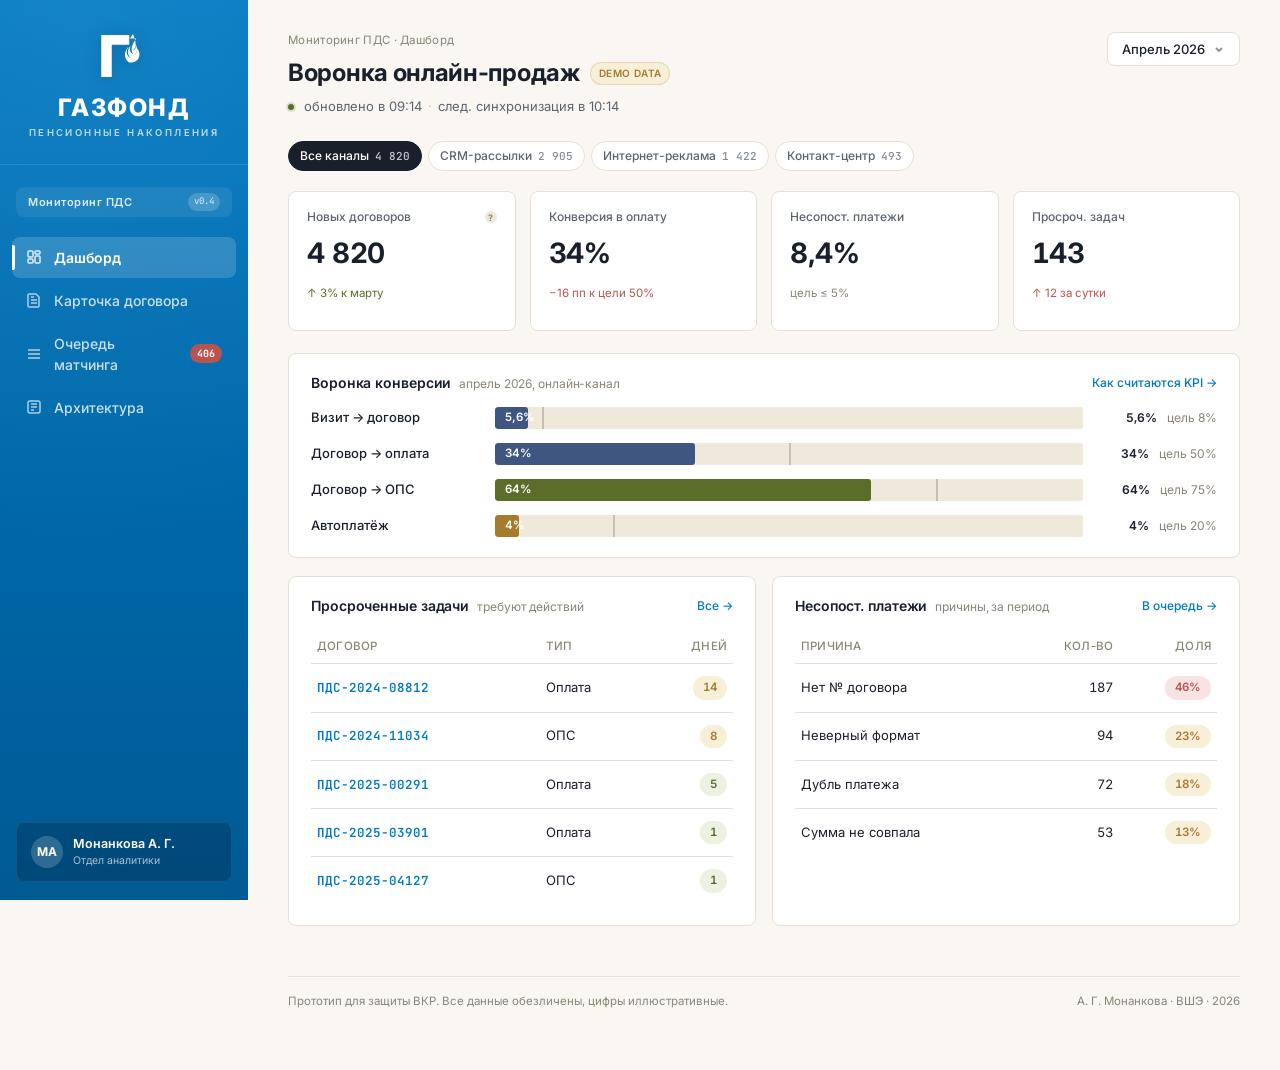
==== commit 2902b62e: "Force layout: explicit grid-area pinning + cache buster" ====
--- a/index.html
+++ b/index.html
@@ -8,7 +8,7 @@
   <link rel="preconnect" href="https://fonts.googleapis.com">
   <link rel="preconnect" href="https://fonts.gstatic.com" crossorigin>
   <link href="https://fonts.googleapis.com/css2?family=Inter:wght@400;500;600;700;800&family=JetBrains+Mono:wght@500;600&display=swap" rel="stylesheet">
-  <link rel="stylesheet" href="css/style.css">
+  <link rel="stylesheet" href="css/style.css?v=5">
 </head>
 <body>
 <div class="app">
--- a/css/style.css
+++ b/css/style.css
@@ -79,7 +79,14 @@
   min-height: 100vh;
   display: grid;
   grid-template-columns: var(--sidebar-w) 1fr;
-}
+  grid-template-rows: auto;
+  grid-template-areas: "sidebar main";
+}
+
+.sidebar { grid-area: sidebar; }
+.main    { grid-area: main; }
+.topbar  { grid-column: 1 / -1; }
+.mobile-nav { grid-column: 1 / -1; }
 
 /* ----- Sidebar ----- */
 
@@ -257,9 +264,10 @@
   color: rgba(255,255,255,0.65);
 }
 
-/* ----- Mobile top bar (hidden on desktop) ----- */
+/* ----- Mobile-only elements (hidden on desktop) ----- */
 
 .topbar { display: none; }
+.mobile-nav { display: none; }
 
 /* ----- Main ----- */
 
@@ -1219,11 +1227,18 @@
 
 /* Mobile breakpoint: sidebar → topbar */
 @media (max-width: 760px) {
-  .app { grid-template-columns: 1fr; }
-
-  .sidebar {
-    display: none;
+  .app {
+    grid-template-columns: 1fr;
+    grid-template-areas:
+      "topbar"
+      "mobilenav"
+      "main";
   }
+
+  .topbar { grid-area: topbar; }
+  .mobile-nav { grid-area: mobilenav; }
+
+  .sidebar { display: none; }
 
   .topbar {
     display: flex;
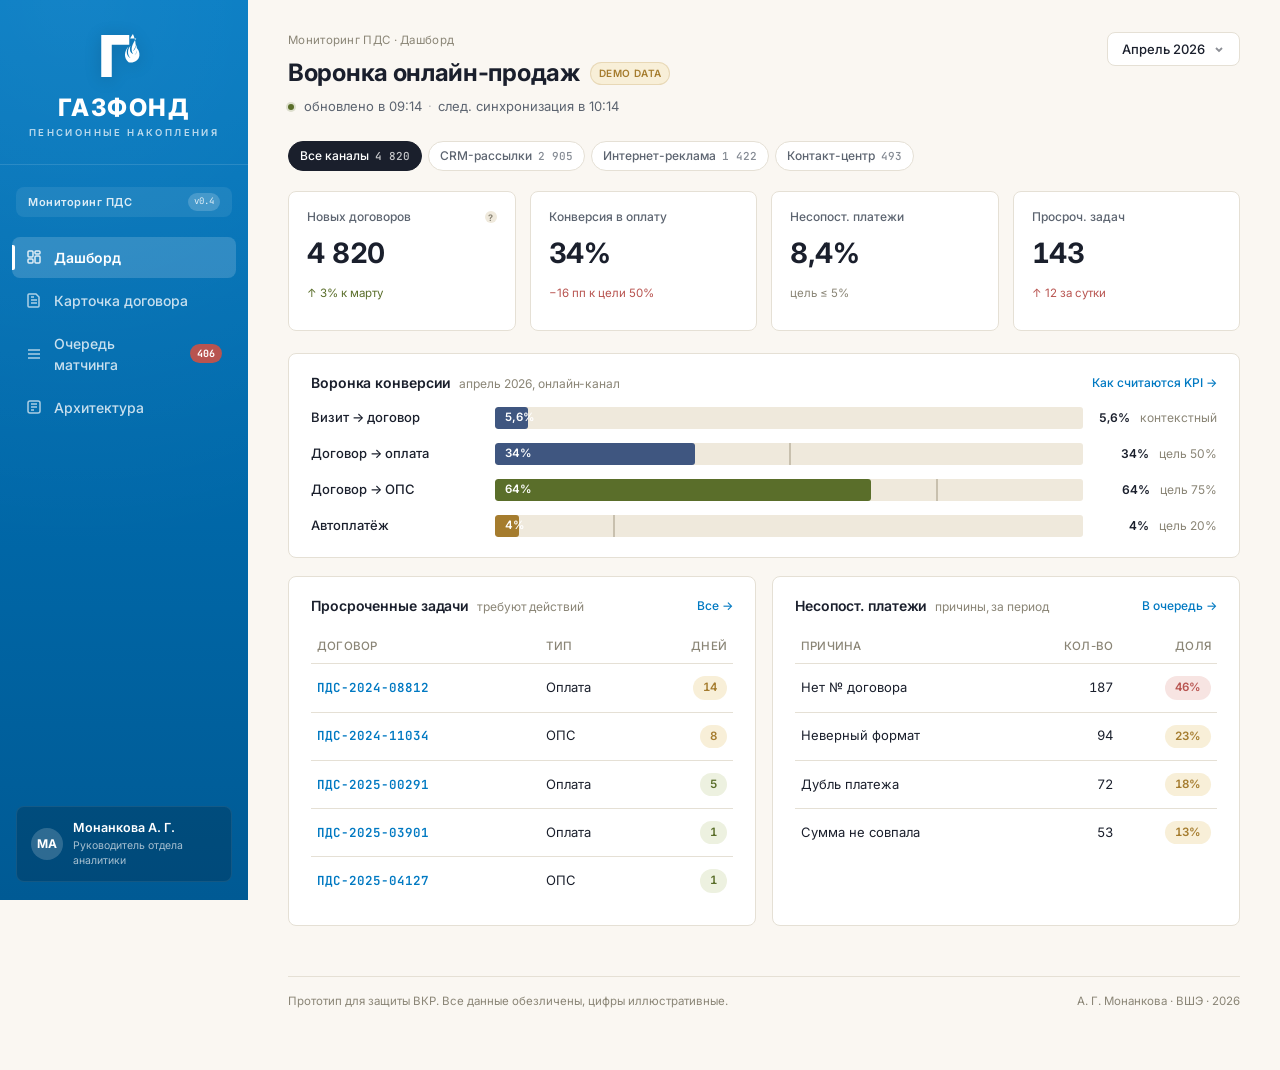
==== commit af24fc85: "Align demo data with thesis: ER entities, 8 KPIs, canonical event types, role" ====
--- a/index.html
+++ b/index.html
@@ -8,7 +8,7 @@
   <link rel="preconnect" href="https://fonts.googleapis.com">
   <link rel="preconnect" href="https://fonts.gstatic.com" crossorigin>
   <link href="https://fonts.googleapis.com/css2?family=Inter:wght@400;500;600;700;800&family=JetBrains+Mono:wght@500;600&display=swap" rel="stylesheet">
-  <link rel="stylesheet" href="css/style.css?v=5">
+  <link rel="stylesheet" href="css/style.css?v=6">
 </head>
 <body>
 <div class="app">
@@ -61,7 +61,7 @@
       <div class="sidebar__avatar">МА</div>
       <div class="sidebar__user-info">
         <div class="sidebar__user-name">Монанкова А. Г.</div>
-        <div class="sidebar__user-role">Отдел аналитики</div>
+        <div class="sidebar__user-role">Руководитель отдела аналитики</div>
       </div>
     </div>
   </aside>
@@ -150,11 +150,10 @@
           <span class="funnel__label">Визит → договор</span>
           <div class="funnel__bar">
             <div class="funnel__fill funnel__fill--blue" style="width: 5.6%;">5,6%</div>
-            <div class="funnel__target-marker" style="left: 8%;" title="Цель 8%"></div>
           </div>
           <div class="funnel__meta">
             <span class="funnel__value">5,6%</span>
-            <span class="funnel__target">цель 8%</span>
+            <span class="funnel__target">контекстный</span>
           </div>
         </div>
 
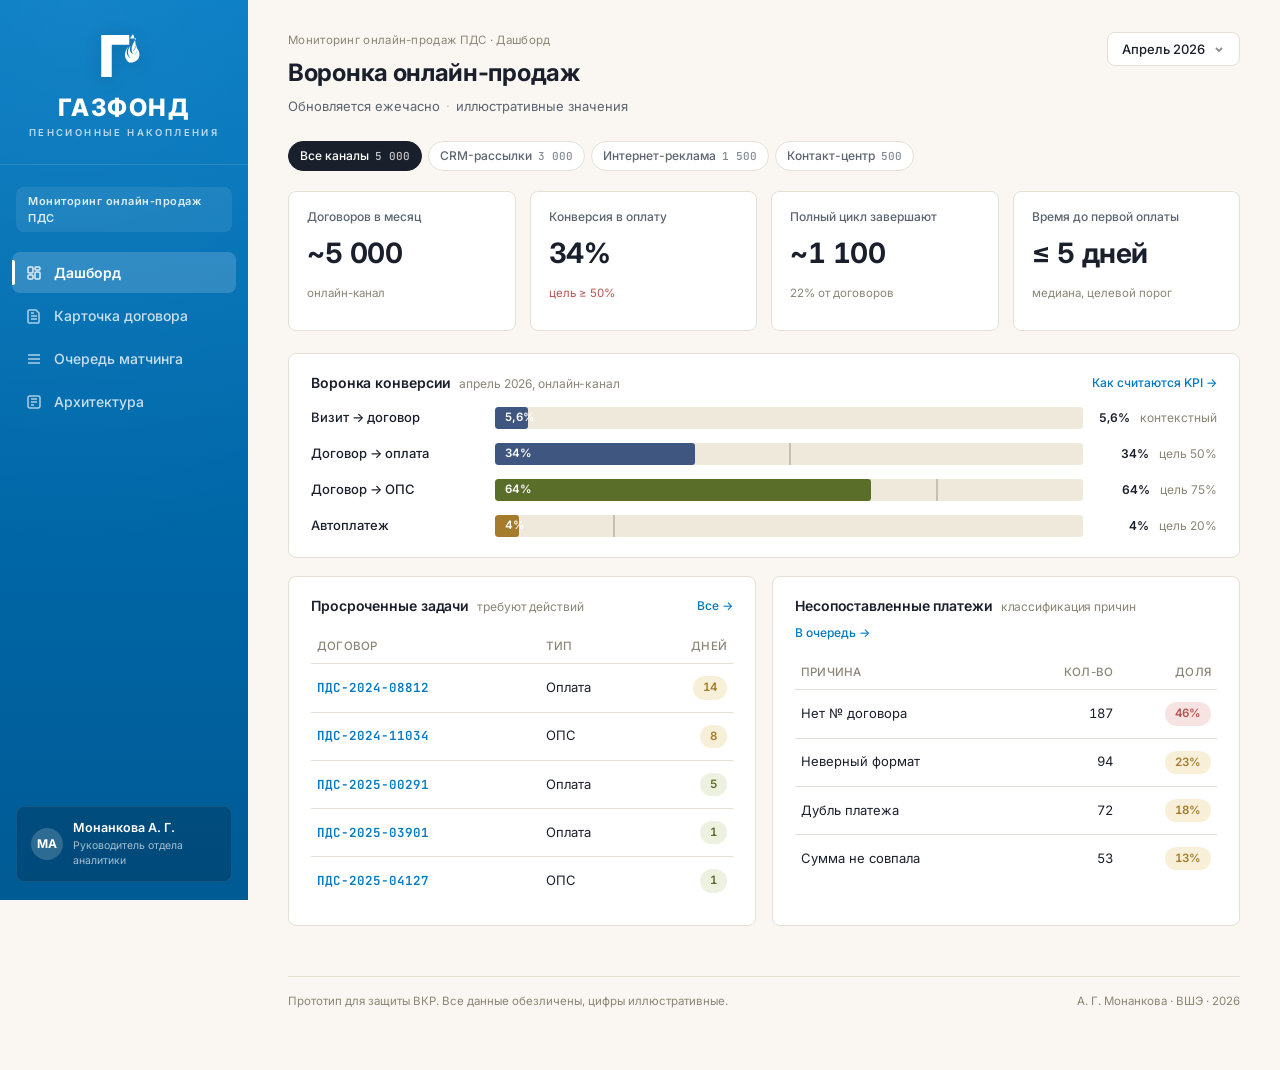
==== commit f0a38212: "Strict alignment with thesis: remove invented metrics, drop v0.4, replace yo→e, remove PII term" ====
--- a/index.html
+++ b/index.html
@@ -8,7 +8,7 @@
   <link rel="preconnect" href="https://fonts.googleapis.com">
   <link rel="preconnect" href="https://fonts.gstatic.com" crossorigin>
   <link href="https://fonts.googleapis.com/css2?family=Inter:wght@400;500;600;700;800&family=JetBrains+Mono:wght@500;600&display=swap" rel="stylesheet">
-  <link rel="stylesheet" href="css/style.css?v=6">
+  <link rel="stylesheet" href="css/style.css?v=7">
 </head>
 <body>
 <div class="app">
@@ -21,10 +21,7 @@
       <div class="brand__sub">пенсионные накопления</div>
     </div>
 
-    <div class="sidebar__module">
-      <span class="sidebar__module-name">Мониторинг ПДС</span>
-      <span class="sidebar__module-badge">v0.4</span>
-    </div>
+    <div class="sidebar__module"><span class="sidebar__module-name">Мониторинг онлайн-продаж ПДС</span></div>
 
     <nav class="nav">
       <a href="index.html" class="nav__item nav__item--active">
@@ -46,7 +43,6 @@
           <path d="M2 4h12M2 8h12M2 12h12"/>
         </svg>
         Очередь матчинга
-        <span class="nav__badge">406</span>
       </a>
       <a href="about.html" class="nav__item">
         <svg class="nav__icon" viewBox="0 0 16 16" fill="none" stroke="currentColor" stroke-width="1.5">
@@ -82,7 +78,7 @@
   <nav class="mobile-nav">
     <a href="index.html" class="nav__item nav__item--active">Дашборд</a>
     <a href="contract.html" class="nav__item">Карточка договора</a>
-    <a href="queue.html" class="nav__item">Очередь матчинга <span class="nav__badge">406</span></a>
+    <a href="queue.html" class="nav__item">Очередь матчинга</a>
     <a href="about.html" class="nav__item">Архитектура</a>
   </nav>
 
@@ -90,13 +86,10 @@
 
     <header class="page-header">
       <div class="page-header__left">
-        <div class="page-header__crumb">Мониторинг ПДС · Дашборд</div>
-        <h1 class="page-header__title">
-          Воронка онлайн-продаж
-          <span class="demo-tag">Demo data</span>
-        </h1>
+        <div class="page-header__crumb">Мониторинг онлайн-продаж ПДС · Дашборд</div>
+        <h1 class="page-header__title">Воронка онлайн-продаж</h1>
         <p class="page-header__subtitle">
-          <span class="sync-dot"></span>обновлено в 09:14<span class="dot">·</span>след. синхронизация в 10:14
+          Обновляется ежечасно<span class="dot">·</span>иллюстративные значения
         </p>
       </div>
       <div class="page-header__actions">
@@ -110,32 +103,32 @@
     </header>
 
     <div class="chips">
-      <span class="chip chip--active">Все каналы <span class="chip__count">4 820</span></span>
-      <span class="chip">CRM-рассылки <span class="chip__count">2 905</span></span>
-      <span class="chip">Интернет-реклама <span class="chip__count">1 422</span></span>
-      <span class="chip">Контакт-центр <span class="chip__count">493</span></span>
+      <span class="chip chip--active">Все каналы <span class="chip__count">5 000</span></span>
+      <span class="chip">CRM-рассылки <span class="chip__count">3 000</span></span>
+      <span class="chip">Интернет-реклама <span class="chip__count">1 500</span></span>
+      <span class="chip">Контакт-центр <span class="chip__count">500</span></span>
     </div>
 
     <section class="kpi-row">
       <div class="kpi-card">
-        <p class="kpi-card__label">Новых договоров<span class="kpi-card__hint" title="договоры за апрель 2026, онлайн-каналы">?</span></p>
-        <p class="kpi-card__value">4 820</p>
-        <p class="kpi-card__delta kpi-card__delta--up">↑ 3% к марту</p>
+        <p class="kpi-card__label">Договоров в месяц</p>
+        <p class="kpi-card__value">~5 000</p>
+        <p class="kpi-card__delta kpi-card__delta--neutral">онлайн-канал</p>
       </div>
       <div class="kpi-card">
         <p class="kpi-card__label">Конверсия в оплату</p>
         <p class="kpi-card__value">34%</p>
-        <p class="kpi-card__delta kpi-card__delta--down">−16 пп к цели 50%</p>
-      </div>
-      <div class="kpi-card">
-        <p class="kpi-card__label">Несопост. платежи</p>
-        <p class="kpi-card__value">8,4%</p>
-        <p class="kpi-card__delta kpi-card__delta--neutral">цель ≤ 5%</p>
-      </div>
-      <div class="kpi-card">
-        <p class="kpi-card__label">Просроч. задач</p>
-        <p class="kpi-card__value">143</p>
-        <p class="kpi-card__delta kpi-card__delta--down">↑ 12 за сутки</p>
+        <p class="kpi-card__delta kpi-card__delta--down">цель ≥ 50%</p>
+      </div>
+      <div class="kpi-card">
+        <p class="kpi-card__label">Полный цикл завершают</p>
+        <p class="kpi-card__value">~1 100</p>
+        <p class="kpi-card__delta kpi-card__delta--neutral">22% от договоров</p>
+      </div>
+      <div class="kpi-card">
+        <p class="kpi-card__label">Время до первой оплаты</p>
+        <p class="kpi-card__value">≤ 5 дней</p>
+        <p class="kpi-card__delta kpi-card__delta--neutral">медиана, целевой порог</p>
       </div>
     </section>
 
@@ -182,7 +175,7 @@
         </div>
 
         <div class="funnel__row">
-          <span class="funnel__label">Автоплатёж</span>
+          <span class="funnel__label">Автоплатеж</span>
           <div class="funnel__bar">
             <div class="funnel__fill funnel__fill--amber" style="width: 4%;">4%</div>
             <div class="funnel__target-marker" style="left: 20%;" title="Цель 20%"></div>
@@ -244,7 +237,7 @@
 
       <div class="section">
         <div class="section__head">
-          <h2 class="section__title">Несопост. платежи<span class="section__subtitle">причины, за период</span></h2>
+          <h2 class="section__title">Несопоставленные платежи<span class="section__subtitle">классификация причин</span></h2>
           <a class="section__action" href="queue.html">В очередь →</a>
         </div>
         <div class="table-wrap">
